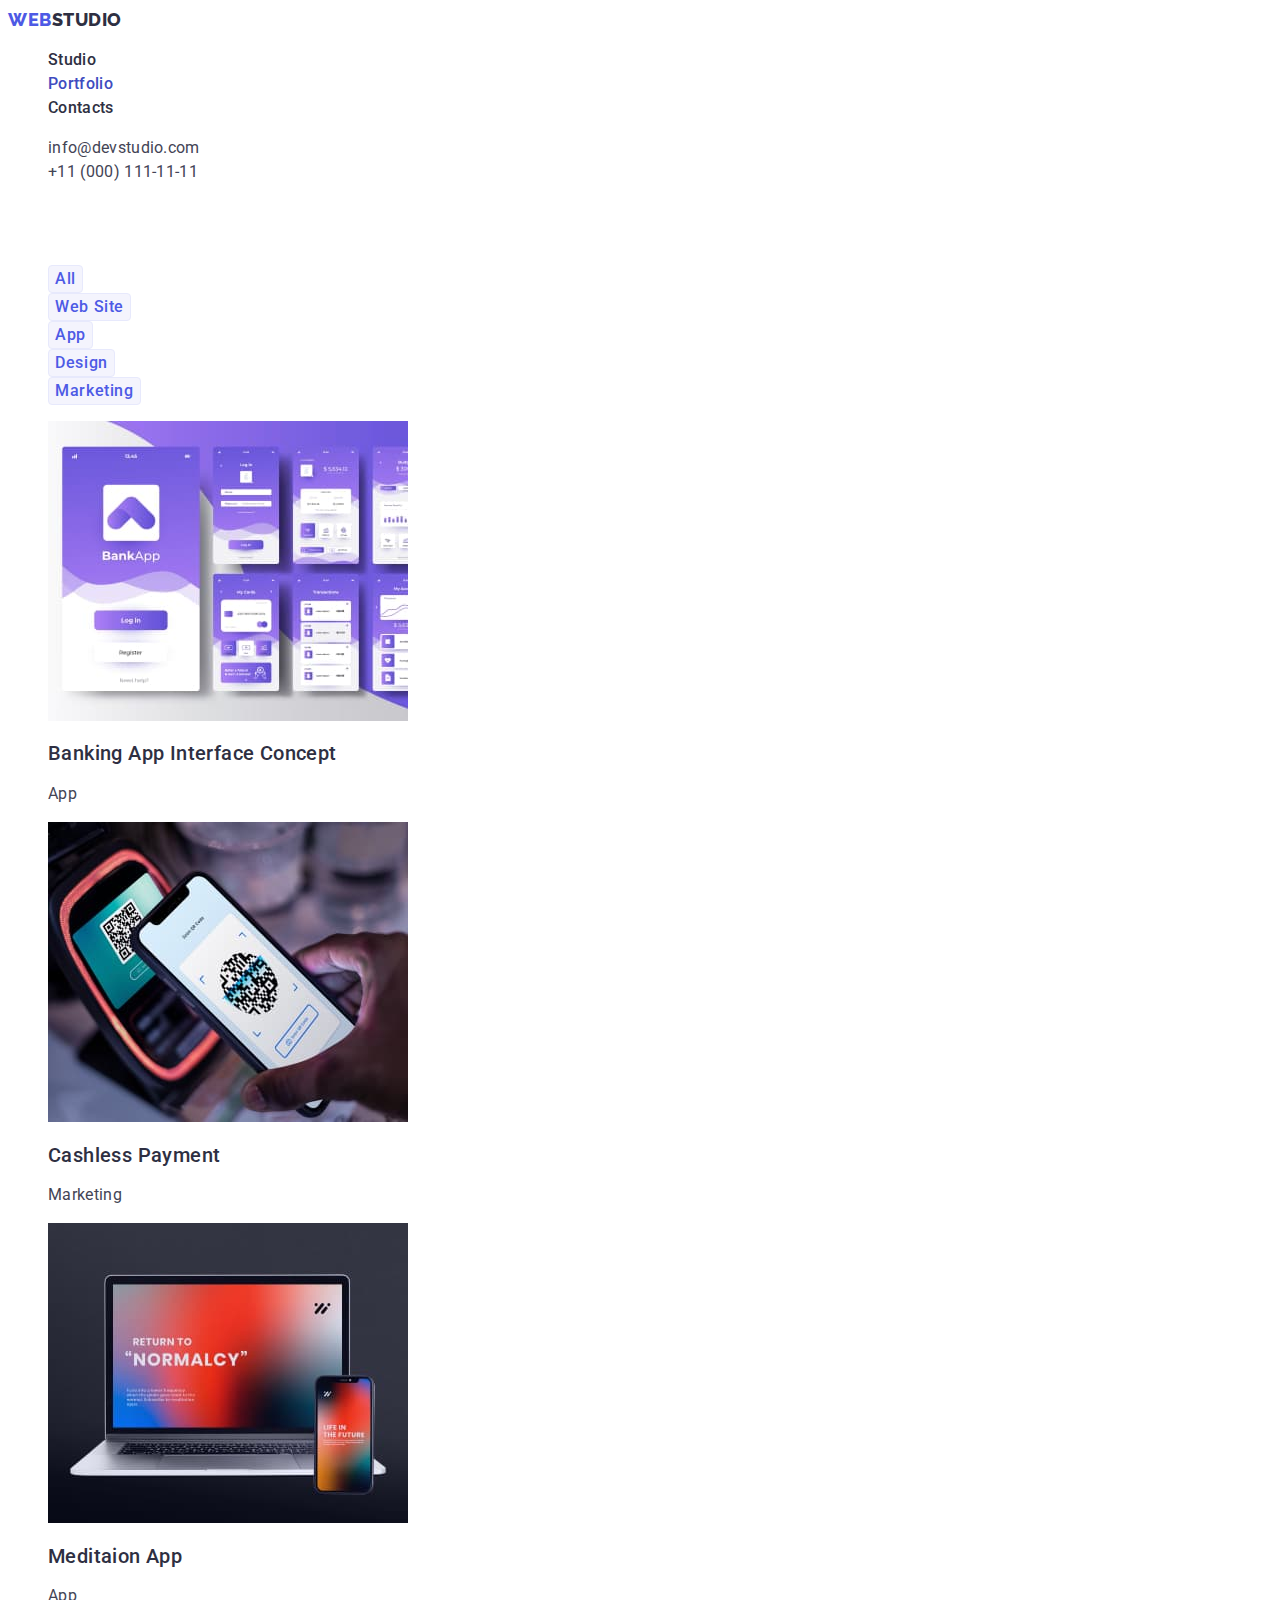
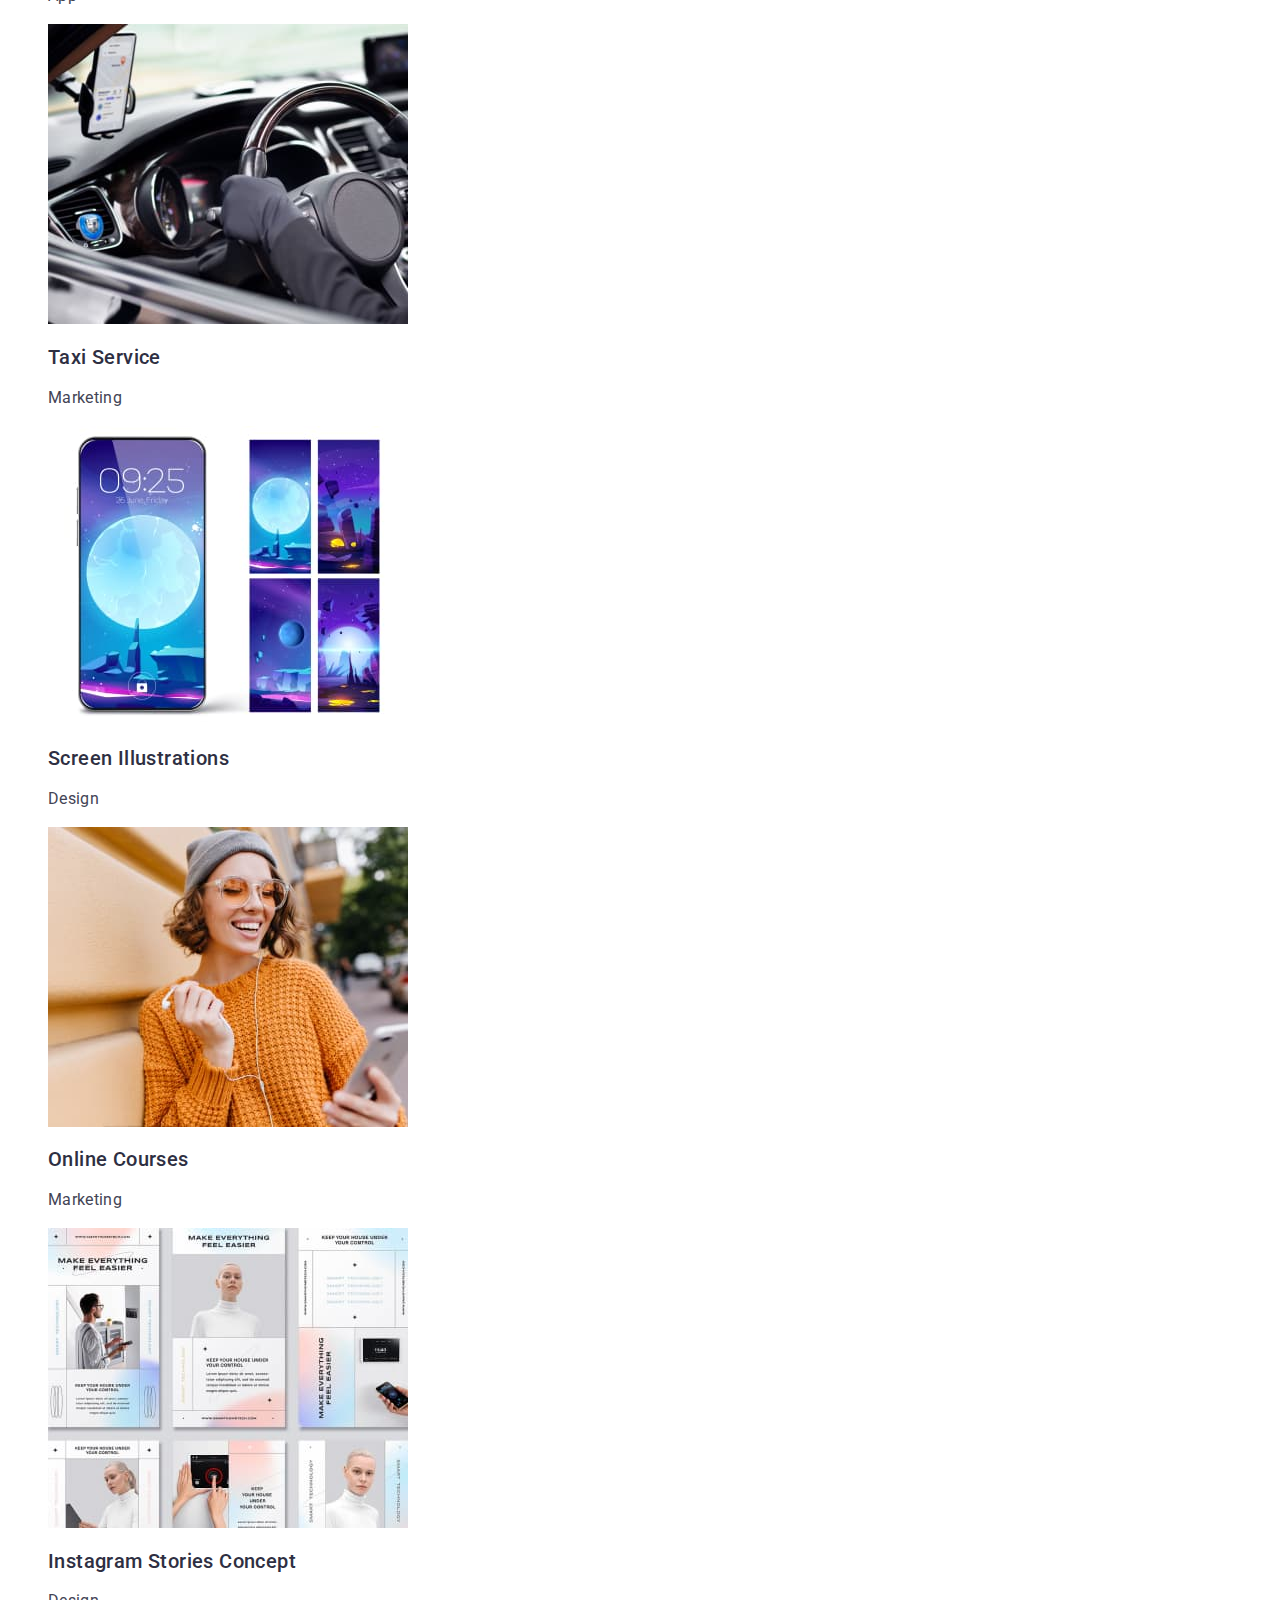
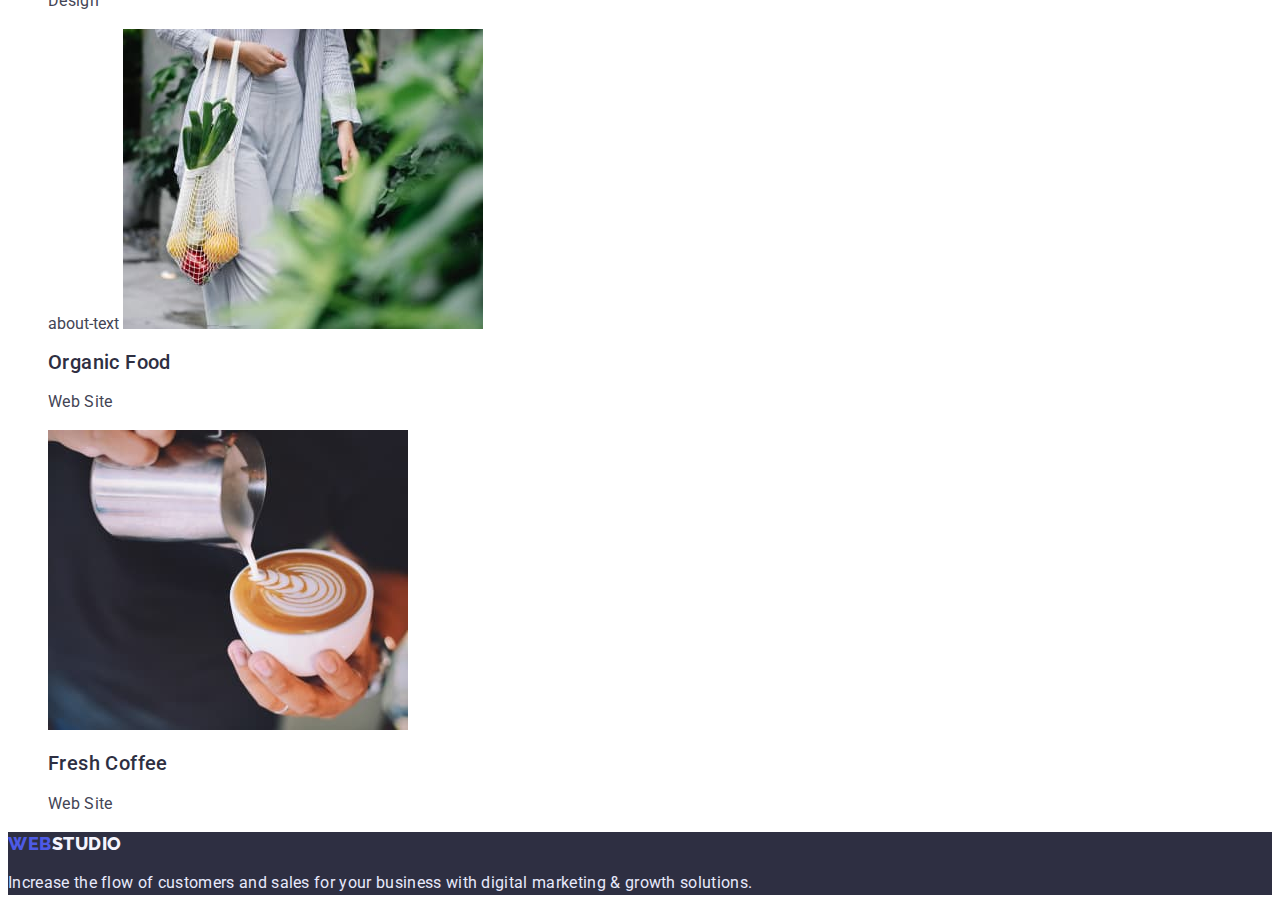
==== portfolio.html @ f3b8032d "Initial commit" ====
<!DOCTYPE html>
<html lang="en">

<head>
    <meta charset="UTF-8">
    <meta http-equiv="X-UA-Compatible" content="IE=edge">
    <meta name="viewport" content="width=device-width, initial-scale=1.0">
    <title>Document</title>
    <link rel="stylesheet" href="./css/styles.css">
    <link rel="preconnect" href="https://fonts.googleapis.com">
    <link rel="preconnect" href="https://fonts.gstatic.com" crossorigin>
    <link
        href="https://fonts.googleapis.com/css2?family=Raleway:wght@800&family=Roboto:wght@400;500;700;900&display=swap"
        rel="stylesheet">
</head>

<body>
    <header class="main-header">
        <nav class="site-nav">
            <a class="link logo-top" href="./index.html"><span style="color: #4D5AE5;">Web</span>studio</a>

            <ul class="list menu">
                <li class="menu-item"><a class="link menu-link" href="./index.html">Studio</a></li>
                <li class="menu-item"><a class="link menu-link current" href="./portfolio.html">Portfolio</a></li>
                <li class="menu-item"><a class="link menu-link" href="">Contacts</a></li>
            </ul>
        </nav>
        <address>
            <ul class="list">
                <li><a class="link contact" href="mailto:info@devstudio.com">info@devstudio.com</a></li>
                <li><a class="link contact" href="tel:+110001111111">+11 (000) 111-11-11</a></li>
            </ul>
        </address>
    </header>
    <main>
        <section class="filter">
            <h1 class="hidden-header">Hidden header</h1>
            <ul class="list">
                <li><button class="filter-btn" type="button">All</button></li>
                <li><button class="filter-btn" type="button">Web Site</button></li>
                <li><button class="filter-btn" type="button">App</button></li>
                <li><button class="filter-btn" type="button">Design</button></li>
                <li><button class="filter-btn" type="button">Marketing</button></li>
            </ul>


            <ul class="list">
                <li>
                    <a href="./index.html"><img src="./images/apps/banking-app.jpg" alt="banking app" width="360"
                            height="300"></a>
                    <h2 class="section-suptitle">Banking App Interface Concept</h2>
                    <p class="section-text">App</p>
                </li>
                <li>
                    <a href="./index.html"><img src="./images/apps/cashless-payment.jpg" alt="cashless payment"
                            width="360" height="300"></a>
                    <h2 class="section-suptitle">Cashless Payment</h2>
                    <p class="section-text">Marketing</p>
                </li>
                <li>
                    <a href="./index.html"><img src="./images/apps/meditation-app.jpg" alt="meditaion app" width="360"
                            height="300"></a>
                    <h2 class="section-suptitle">Meditaion App</h2>
                    <p class="section-text">App</p>
                </li>
                <li>
                    <a href="./index.html"><img src="./images/apps/taxi-service.jpg" alt="taxi service" width="360"
                            height="300"></a>
                    <h2 class="section-suptitle">Taxi Service</h2>
                    <p class="section-text">Marketing</p>
                </li>
                <li>
                    <a href="./index.html"><img src="./images/apps/screen-illustration.jpg" alt="screen illustration"
                            width="360" height="300"></a>
                    <h2 class="section-suptitle">Screen Illustrations</h2>
                    <p class="section-text">Design</p>
                </li>
                <li>
                    <a href="./index.html"><img src="./images/apps/online-courses.jpg" alt="woman" width="360"
                            height="300"></a>
                    <h2 class="section-suptitle">Online Courses</h2>
                    <p class="section-text">Marketing</p>
                </li>
                <li>
                    <a href="./index.html"><img src="./images/apps/instagram-stories.jpg" alt="app pages" width="360"
                            height="300"></a>
                    <h2 class="section-suptitle">Instagram Stories Concept</h2>
                    <p class="section-text">Design</p>
                </li>
                <li>
                    about-text <a href="./index.html"><img src="./images/apps/organic-food.jpg" alt="vegetable in bag"
                            width="360" height="300"></a>
                    <h2 class="section-suptitle">Organic Food</h2>
                    <p class="section-text">Web Site</p>
                </li>
                <li>
                    <a href="./index.html"><img src="./images/apps/fresh-coffee.jpg" alt="a cup of coffee"></a>
                    <h2 class="section-suptitle">Fresh Coffee</h2>
                    <p class="section-text">Web Site</p>
                </li>
            </ul>
        </section>

    </main>
    <footer class="footer">
        <a class="link logo-bottom" href="./index.html"><span style="color: #4D5AE5;">Web</span>studio</a>

        <p class="footer-about">
            Increase the flow of customers and sales for your business with digital
            marketing & growth solutions.
        </p>
    </footer>
</body>

</html>
---- css/styles.css ----
:root {
  --iris-color: #4d5ae5;
  --ocean-color: #404bbf;
  --navy-blue-color: #2e2f42;
  --slate-color: #434455;
  --light-slate-color: #8e8f99;
  --cornflower-color: #e7e9fc;
  --cloud-color: #f4f4fd;
  --green-color: #31d0aa;
  --white-color: #ffffff;
  --primary-font: "Roboto", sans-serif;
  --secondary-font: "Raleway", sans-serif;
}

body {
  font-family: var(--primary-font);
  color: var(--slate-color);
  background-color: var(--white-color);
  font-size: 16px;
}

.list {
  list-style: none;
}

.link {
  text-decoration: none;
}
/* =================!NAVIGATION!====================== */
.logo-top {
  font-family: var(--secondary-font);
  font-style: normal;
  font-weight: 800;
  font-size: 18px;
  line-height: 1.33;
  letter-spacing: 0.03em;
  text-transform: uppercase;
  color: var(--navy-blue-color);
}

.menu-link {
  font-weight: 500;

  line-height: 1.5;
  letter-spacing: 0.02em;
  color: var(--navy-blue-color);
}

.menu-link:hover,
.menu-link:focus {
  color: var(--ocean-color);
}

.menu-link.current {
  color: var(--ocean-color);
}
.contact {
  line-height: 1.5;
  letter-spacing: 0.02em;
  font-style: normal;
  color: var(--slate-color);
}

.contact:hover,
.contact:focus {
  color: var(--ocean-color);
}
/* =================/!NAVIGATION!====================== */

/* =================HERO================ */
.hero {
  background: var(--navy-blue-color);
}
.order-btn {
  font-weight: 500;
  font-size: 16px;
  line-height: 1.5;
  letter-spacing: 0.04em;
  background-color: var(--iris-color);
  color: var(--white-color);
  box-shadow: 0px 4px 4px rgba(0, 0, 0, 0.15);
  border-radius: 4px;
  cursor: pointer;
}

.order-btn:hover,
.order-btn:focus {
  background-color: var(--ocean-color);
  color: var(--white-color);
  box-shadow: 0px 4px 4px rgba(0, 0, 0, 0.15);
  border-radius: 4px;
}

.main-title {
  font-size: 56px;
  line-height: 1.07;
  text-align: center;
  letter-spacing: 0.02em;
  color: var(--white-color);
} /* =================/HERO================ */

/* =================ABOUT================ */
.hidden-header {
  visibility: hidden;
}
.section-title {
  font-size: 36px;
  line-height: 1.11;
  text-align: center;
  letter-spacing: 0.02em;
  text-transform: capitalize;
  color: var(--navy-blue-color);
}

.section-suptitle {
  font-weight: 500;
  font-size: 20px;
  line-height: 1.2;
  letter-spacing: 0.02em;
  color: var(--navy-blue-color);
}

.section-text {
  line-height: 1.5;
  letter-spacing: 0.02em;
}

/* =================/ABOUT================ */

/* =================TEAM================ */
.team-name {
  font-weight: 500;
  font-size: 20px;
  line-height: 1.2;
  text-align: center;
  letter-spacing: 0.02em;
  color: var(--navy-blue-color);
}

.team-position {
  line-height: 1.5;
  text-align: center;
  letter-spacing: 0.02em;
}
/* =================/TEAM================ */

/* =================FILTER================ */
.filter-btn {
  font-family: var(--primary-font);
  font-weight: 500;
  font-size: 16px;
  line-height: 1.5;
  display: flex;
  align-items: center;
  text-align: center;
  letter-spacing: 0.04em;
  color: var(--iris-color);
  cursor: pointer;
  background-color: var(--cloud-color);
  border: 1px solid var(--cornflower-color);
  border-radius: 4px;
}
.filter-btn:hover,
.filter-btn:focus {
  background-color: var(--ocean-color);
  color: var(--white-color);
  box-shadow: 0px 3px 1px rgba(0, 0, 0, 0.1), 0px 2px 1px rgba(0, 0, 0, 0.08),
    0px 2px 2px rgba(0, 0, 0, 0.12);
  border-radius: 4px;
}
/* =================/FILTER================ */

/* =================FOOTER================ */
.footer {
  background: var(--navy-blue-color);
}

.footer-about {
  line-height: 1.5;
  letter-spacing: 0.02em;
  color: var(--cornflower-color);
}

.logo-bottom {
  font-family: var(--secondary-font);
  font-weight: 800;
  font-size: 18px;
  line-height: 1.33;
  letter-spacing: 0.03em;
  text-transform: uppercase;
  color: var(--cloud-color);
} /* =================/FOOTER================ */
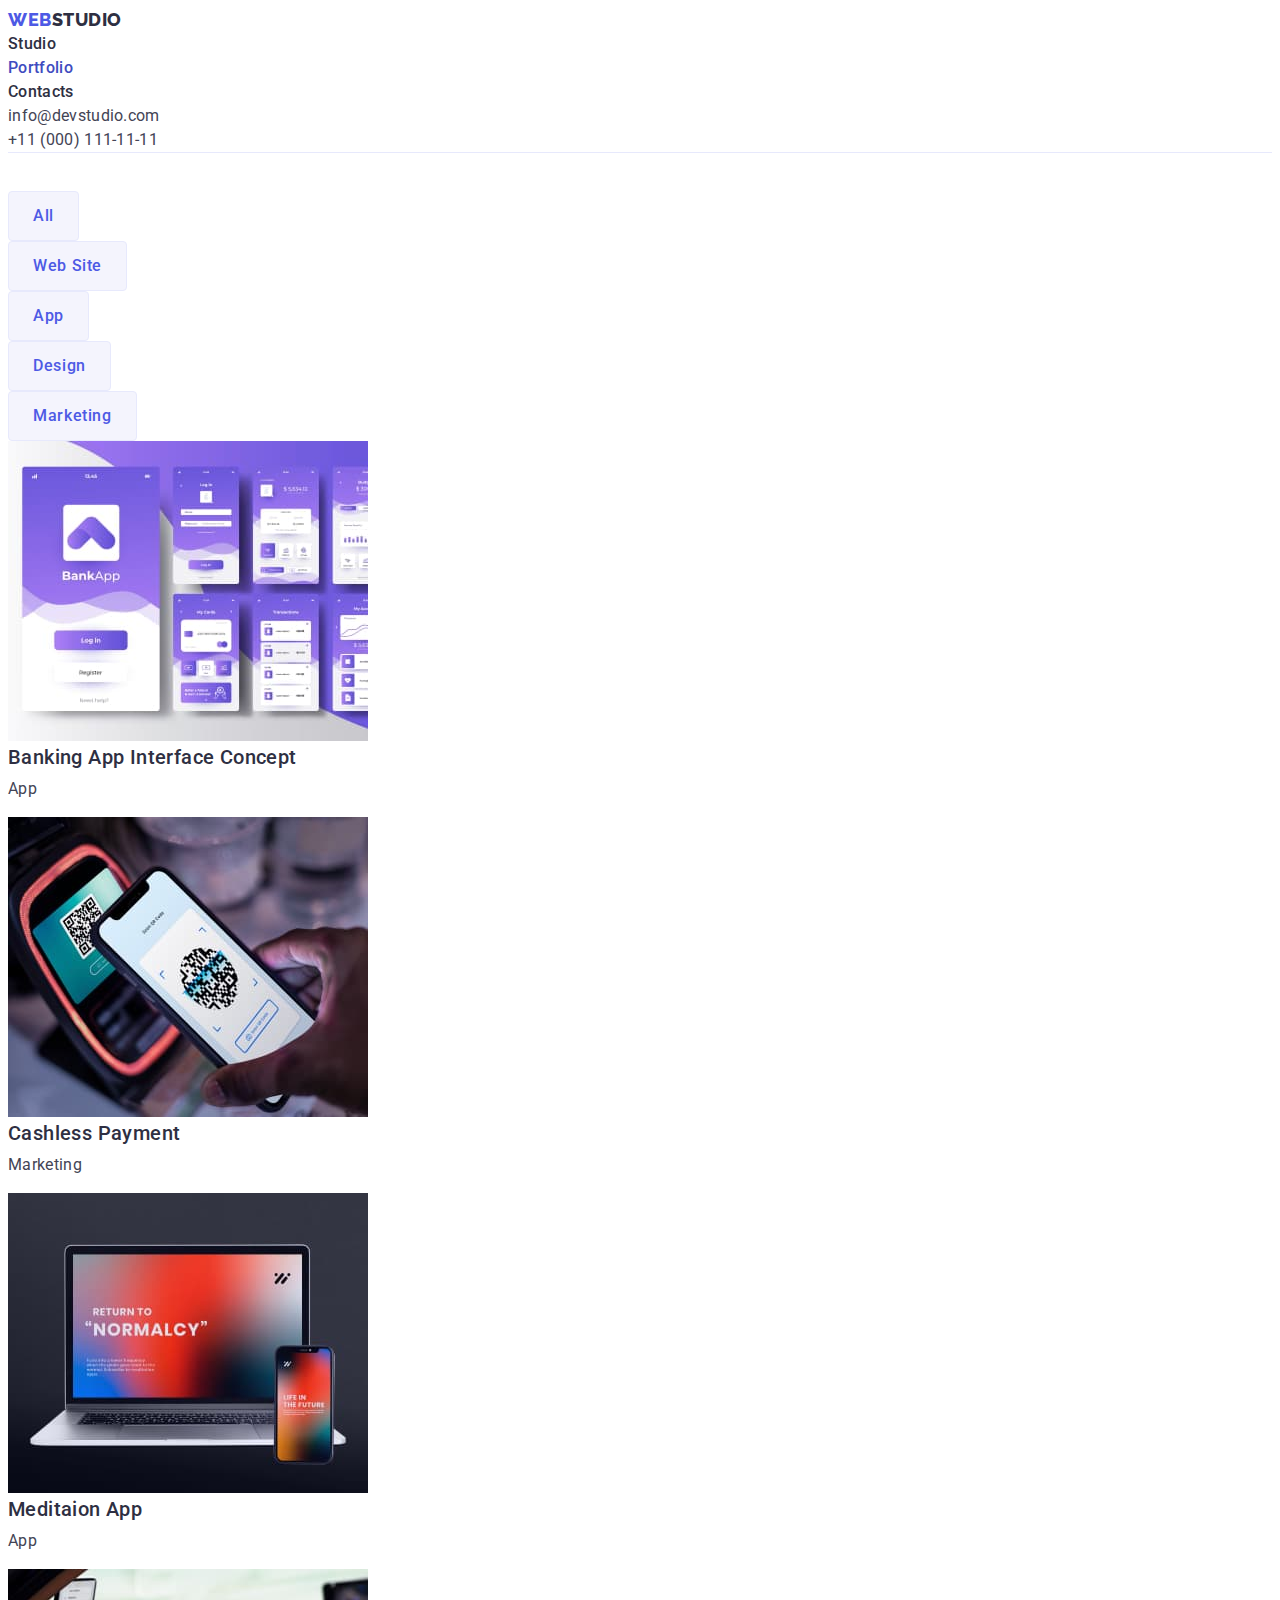
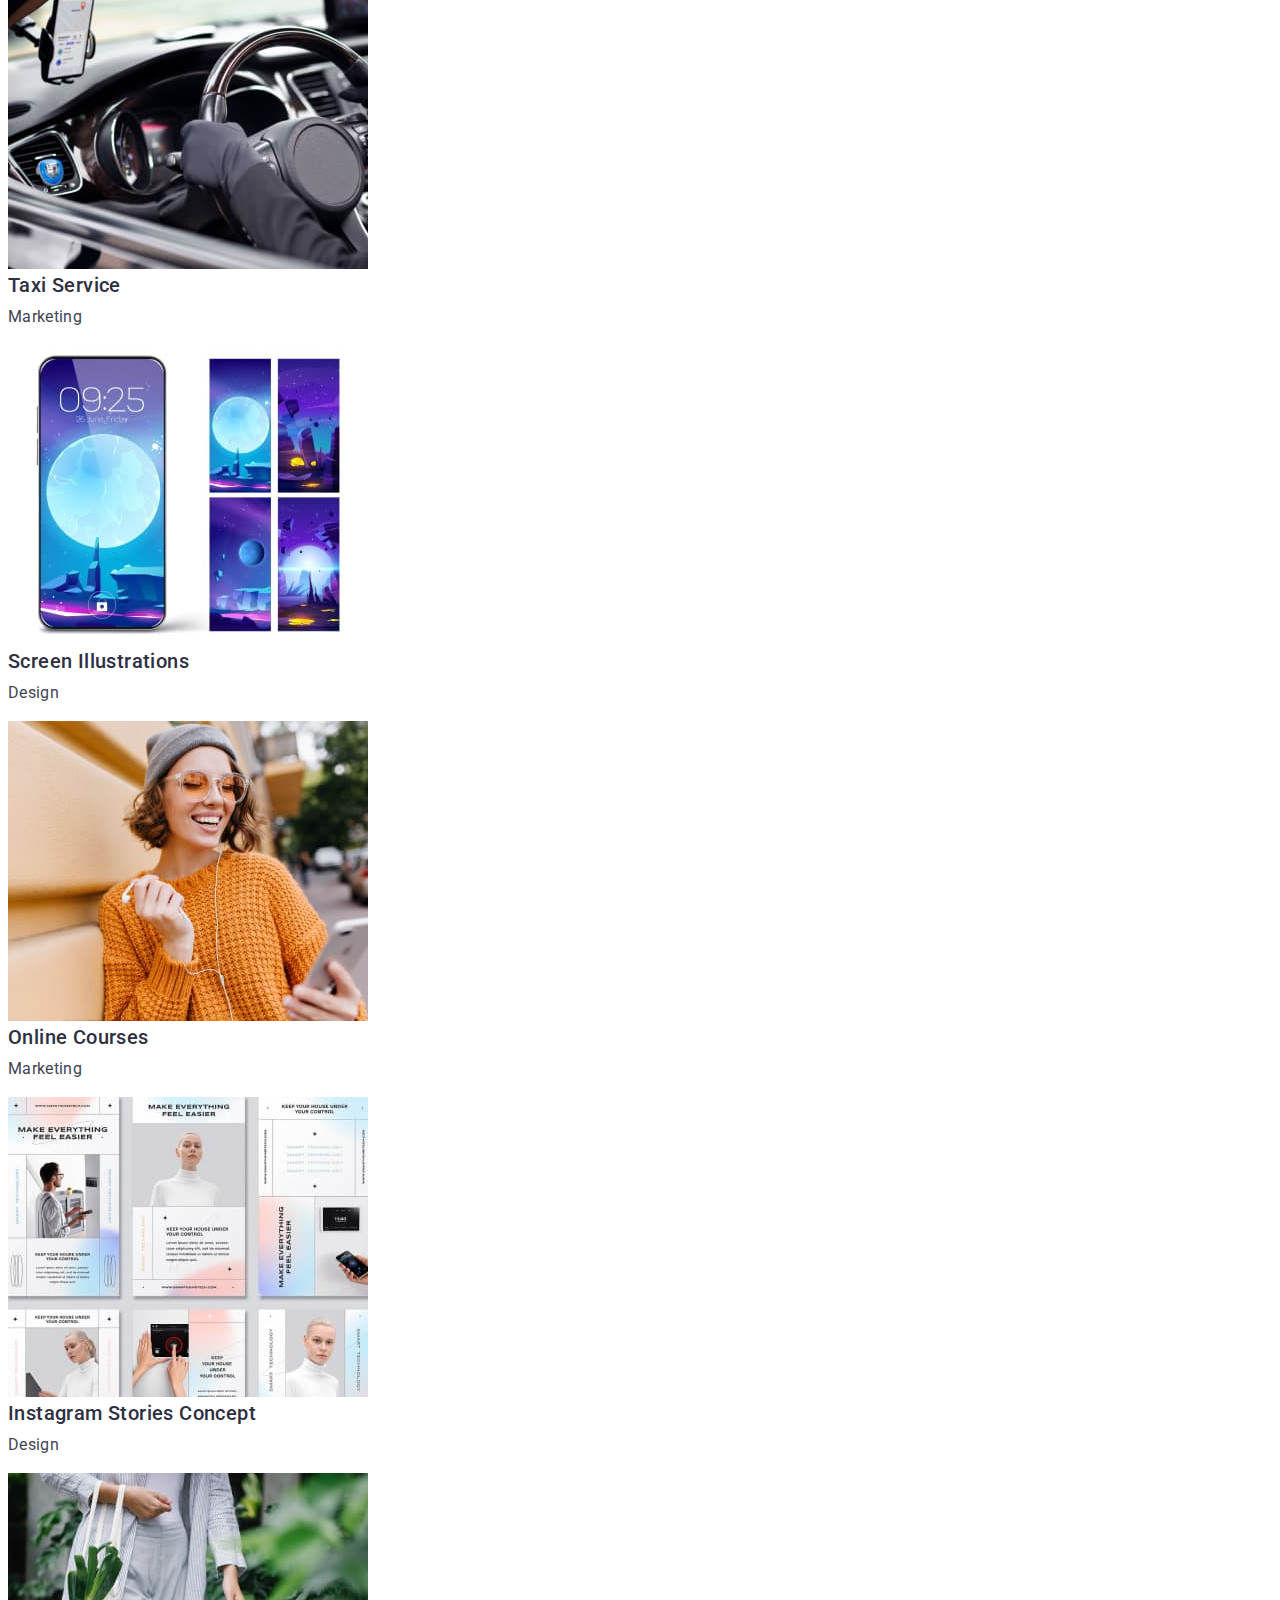
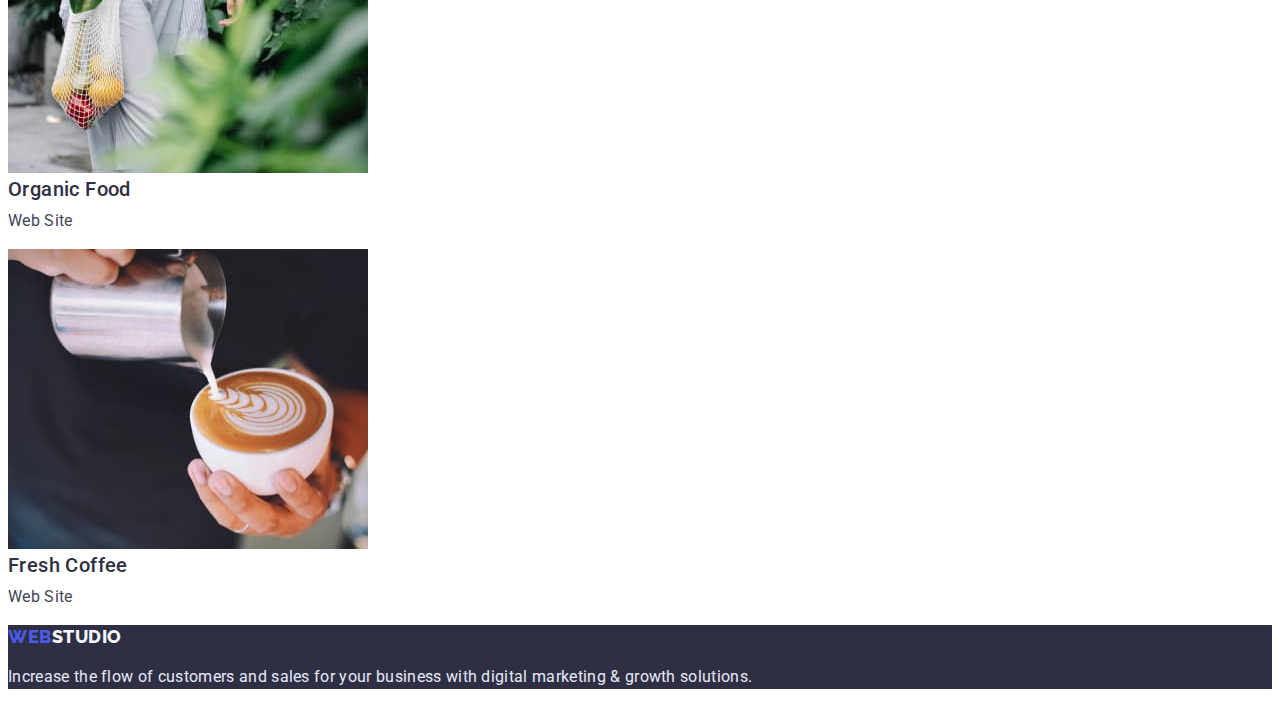
==== commit 1478a149: "made container R3.5" ====
--- a/portfolio.html
+++ b/portfolio.html
@@ -6,19 +6,22 @@
     <meta http-equiv="X-UA-Compatible" content="IE=edge">
     <meta name="viewport" content="width=device-width, initial-scale=1.0">
     <title>Document</title>
-    <link rel="stylesheet" href="./css/styles.css">
+
     <link rel="preconnect" href="https://fonts.googleapis.com">
     <link rel="preconnect" href="https://fonts.gstatic.com" crossorigin>
     <link
         href="https://fonts.googleapis.com/css2?family=Raleway:wght@800&family=Roboto:wght@400;500;700;900&display=swap"
         rel="stylesheet">
+    <link rel="stylesheet" href="https://cdnjs.cloudflare.com/ajax/libs/modern-normalize/1.1.0/modern-normalize.min.css"
+        integrity="sha512-wpPYUAdjBVSE4KJnH1VR1HeZfpl1ub8YT/NKx4PuQ5NmX2tKuGu6U/JRp5y+Y8XG2tV+wKQpNHVUX03MfMFn9Q=="
+        crossorigin="anonymous" referrerpolicy="no-referrer" />
+    <link rel="stylesheet" href="./css/styles.css">
 </head>
 
 <body>
     <header class="main-header">
         <nav class="site-nav">
             <a class="link logo-top" href="./index.html"><span style="color: #4D5AE5;">Web</span>studio</a>
-
             <ul class="list menu">
                 <li class="menu-item"><a class="link menu-link" href="./index.html">Studio</a></li>
                 <li class="menu-item"><a class="link menu-link current" href="./portfolio.html">Portfolio</a></li>
@@ -34,71 +37,71 @@
     </header>
     <main>
         <section class="filter">
-            <h1 class="hidden-header">Hidden header</h1>
-            <ul class="list">
-                <li><button class="filter-btn" type="button">All</button></li>
-                <li><button class="filter-btn" type="button">Web Site</button></li>
-                <li><button class="filter-btn" type="button">App</button></li>
-                <li><button class="filter-btn" type="button">Design</button></li>
-                <li><button class="filter-btn" type="button">Marketing</button></li>
-            </ul>
-
-
-            <ul class="list">
-                <li>
-                    <a href="./index.html"><img src="./images/apps/banking-app.jpg" alt="banking app" width="360"
-                            height="300"></a>
-                    <h2 class="section-suptitle">Banking App Interface Concept</h2>
-                    <p class="section-text">App</p>
-                </li>
-                <li>
-                    <a href="./index.html"><img src="./images/apps/cashless-payment.jpg" alt="cashless payment"
-                            width="360" height="300"></a>
-                    <h2 class="section-suptitle">Cashless Payment</h2>
-                    <p class="section-text">Marketing</p>
-                </li>
-                <li>
-                    <a href="./index.html"><img src="./images/apps/meditation-app.jpg" alt="meditaion app" width="360"
-                            height="300"></a>
-                    <h2 class="section-suptitle">Meditaion App</h2>
-                    <p class="section-text">App</p>
-                </li>
-                <li>
-                    <a href="./index.html"><img src="./images/apps/taxi-service.jpg" alt="taxi service" width="360"
-                            height="300"></a>
-                    <h2 class="section-suptitle">Taxi Service</h2>
-                    <p class="section-text">Marketing</p>
-                </li>
-                <li>
-                    <a href="./index.html"><img src="./images/apps/screen-illustration.jpg" alt="screen illustration"
-                            width="360" height="300"></a>
-                    <h2 class="section-suptitle">Screen Illustrations</h2>
-                    <p class="section-text">Design</p>
-                </li>
-                <li>
-                    <a href="./index.html"><img src="./images/apps/online-courses.jpg" alt="woman" width="360"
-                            height="300"></a>
-                    <h2 class="section-suptitle">Online Courses</h2>
-                    <p class="section-text">Marketing</p>
-                </li>
-                <li>
-                    <a href="./index.html"><img src="./images/apps/instagram-stories.jpg" alt="app pages" width="360"
-                            height="300"></a>
-                    <h2 class="section-suptitle">Instagram Stories Concept</h2>
-                    <p class="section-text">Design</p>
-                </li>
-                <li>
-                    about-text <a href="./index.html"><img src="./images/apps/organic-food.jpg" alt="vegetable in bag"
-                            width="360" height="300"></a>
-                    <h2 class="section-suptitle">Organic Food</h2>
-                    <p class="section-text">Web Site</p>
-                </li>
-                <li>
-                    <a href="./index.html"><img src="./images/apps/fresh-coffee.jpg" alt="a cup of coffee"></a>
-                    <h2 class="section-suptitle">Fresh Coffee</h2>
-                    <p class="section-text">Web Site</p>
-                </li>
-            </ul>
+            <div class="container">
+                <h1 class="hidden-header">Hidden header</h1>
+                <ul class="list">
+                    <li><button class="filter-btn" type="button">All</button></li>
+                    <li><button class="filter-btn" type="button">Web Site</button></li>
+                    <li><button class="filter-btn" type="button">App</button></li>
+                    <li><button class="filter-btn" type="button">Design</button></li>
+                    <li><button class="filter-btn" type="button">Marketing</button></li>
+                </ul>
+                <ul class="list">
+                    <li>
+                        <a href="./index.html"><img src="./images/apps/banking-app.jpg" alt="banking app" width="360"
+                                height="300"></a>
+                        <h2 class="section-suptitle">Banking App Interface Concept</h2>
+                        <p class="section-text">App</p>
+                    </li>
+                    <li>
+                        <a href="./index.html"><img src="./images/apps/cashless-payment.jpg" alt="cashless payment"
+                                width="360" height="300"></a>
+                        <h2 class="section-suptitle">Cashless Payment</h2>
+                        <p class="section-text">Marketing</p>
+                    </li>
+                    <li>
+                        <a href="./index.html"><img src="./images/apps/meditation-app.jpg" alt="meditaion app"
+                                width="360" height="300"></a>
+                        <h2 class="section-suptitle">Meditaion App</h2>
+                        <p class="section-text">App</p>
+                    </li>
+                    <li>
+                        <a href="./index.html"><img src="./images/apps/taxi-service.jpg" alt="taxi service" width="360"
+                                height="300"></a>
+                        <h2 class="section-suptitle">Taxi Service</h2>
+                        <p class="section-text">Marketing</p>
+                    </li>
+                    <li>
+                        <a href="./index.html"><img src="./images/apps/screen-illustration.jpg"
+                                alt="screen illustration" width="360" height="300"></a>
+                        <h2 class="section-suptitle">Screen Illustrations</h2>
+                        <p class="section-text">Design</p>
+                    </li>
+                    <li>
+                        <a href="./index.html"><img src="./images/apps/online-courses.jpg" alt="woman" width="360"
+                                height="300"></a>
+                        <h2 class="section-suptitle">Online Courses</h2>
+                        <p class="section-text">Marketing</p>
+                    </li>
+                    <li>
+                        <a href="./index.html"><img src="./images/apps/instagram-stories.jpg" alt="app pages"
+                                width="360" height="300"></a>
+                        <h2 class="section-suptitle">Instagram Stories Concept</h2>
+                        <p class="section-text">Design</p>
+                    </li>
+                    <li>
+                        <a href="./index.html"><img src="./images/apps/organic-food.jpg" alt="vegetable in bag"
+                                width="360" height="300"></a>
+                        <h2 class="section-suptitle">Organic Food</h2>
+                        <p class="section-text">Web Site</p>
+                    </li>
+                    <li>
+                        <a href="./index.html"><img src="./images/apps/fresh-coffee.jpg" alt="a cup of coffee"></a>
+                        <h2 class="section-suptitle">Fresh Coffee</h2>
+                        <p class="section-text">Web Site</p>
+                    </li>
+                </ul>
+            </div>
         </section>
 
     </main>
--- a/css/styles.css
+++ b/css/styles.css
@@ -26,7 +26,14 @@
 .link {
   text-decoration: none;
 }
+/* ==================HEADER================= */
+.main-header {
+  background-color: var(--white-color);
+  border-bottom: 1px solid var(--cornflower-color);
+}
+
 /* =================!NAVIGATION!====================== */
+
 .logo-top {
   font-family: var(--secondary-font);
   font-style: normal;
@@ -46,6 +53,11 @@
   color: var(--navy-blue-color);
 }
 
+.list {
+  padding: 0;
+  margin: 0;
+}
+
 .menu-link:hover,
 .menu-link:focus {
   color: var(--ocean-color);
@@ -70,6 +82,20 @@
 /* =================HERO================ */
 .hero {
   background: var(--navy-blue-color);
+  text-align: center;
+  width: 1440px;
+  height: 600px;
+  margin-bottom: 120px;
+}
+
+.hero-title {
+  margin-top: 0;
+  margin-bottom: 48px;
+  font-size: 56px;
+  line-height: 1.07;
+  text-align: center;
+  letter-spacing: 0.02em;
+  color: var(--white-color);
 }
 .order-btn {
   font-weight: 500;
@@ -81,6 +107,7 @@
   box-shadow: 0px 4px 4px rgba(0, 0, 0, 0.15);
   border-radius: 4px;
   cursor: pointer;
+  padding: 16px 32px;
 }
 
 .order-btn:hover,
@@ -91,19 +118,19 @@
   border-radius: 4px;
 }
 
-.main-title {
-  font-size: 56px;
-  line-height: 1.07;
-  text-align: center;
-  letter-spacing: 0.02em;
-  color: var(--white-color);
-} /* =================/HERO================ */
+/* =================/HERO================ */
 
 /* =================ABOUT================ */
+.about-list {
+}
 .hidden-header {
   visibility: hidden;
+  margin: 0;
+  padding: 0;
 }
 .section-title {
+  margin-top: 0;
+  margin-bottom: 72px;
   font-size: 36px;
   line-height: 1.11;
   text-align: center;
@@ -113,6 +140,8 @@
 }
 
 .section-suptitle {
+  margin-top: 0;
+  margin-bottom: 8px;
   font-weight: 500;
   font-size: 20px;
   line-height: 1.2;
@@ -121,6 +150,7 @@
 }
 
 .section-text {
+  margin-top: 0;
   line-height: 1.5;
   letter-spacing: 0.02em;
 }
@@ -159,6 +189,7 @@
   background-color: var(--cloud-color);
   border: 1px solid var(--cornflower-color);
   border-radius: 4px;
+  padding: 12px 24px;
 }
 .filter-btn:hover,
 .filter-btn:focus {
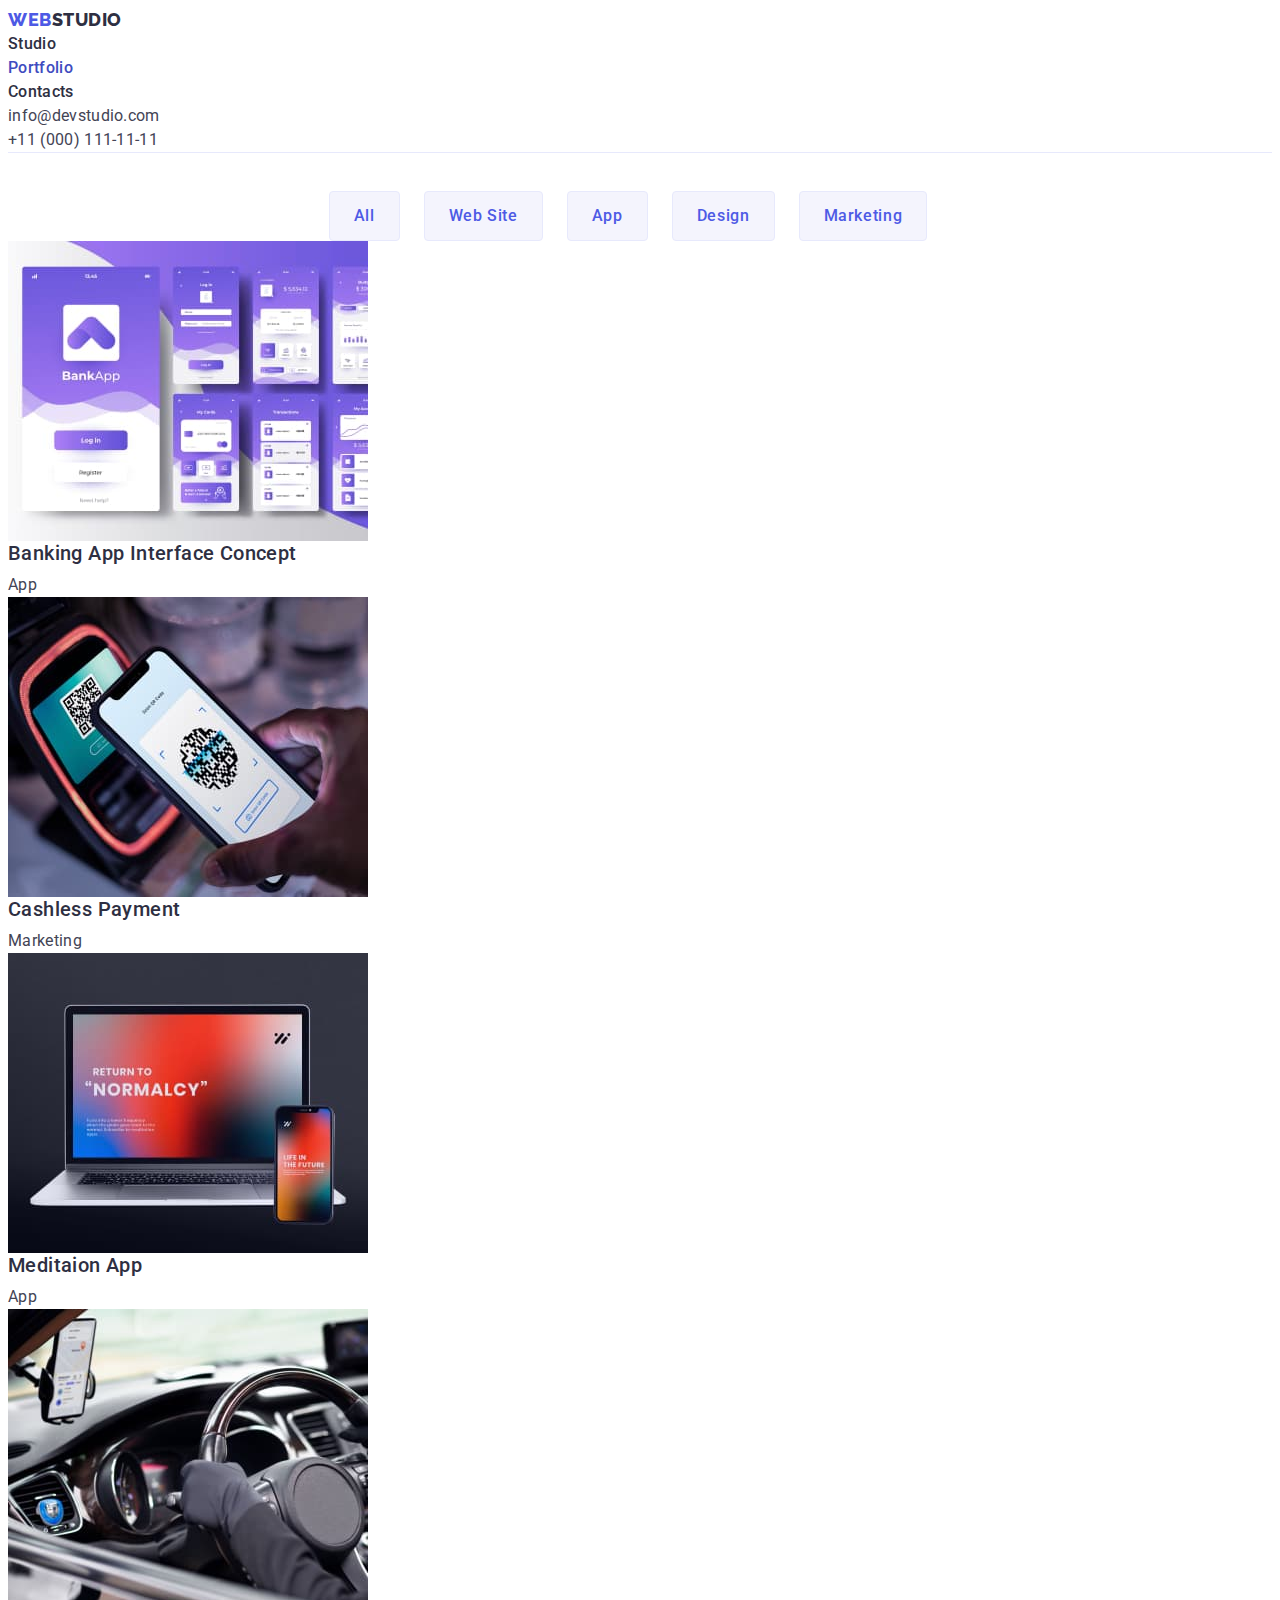
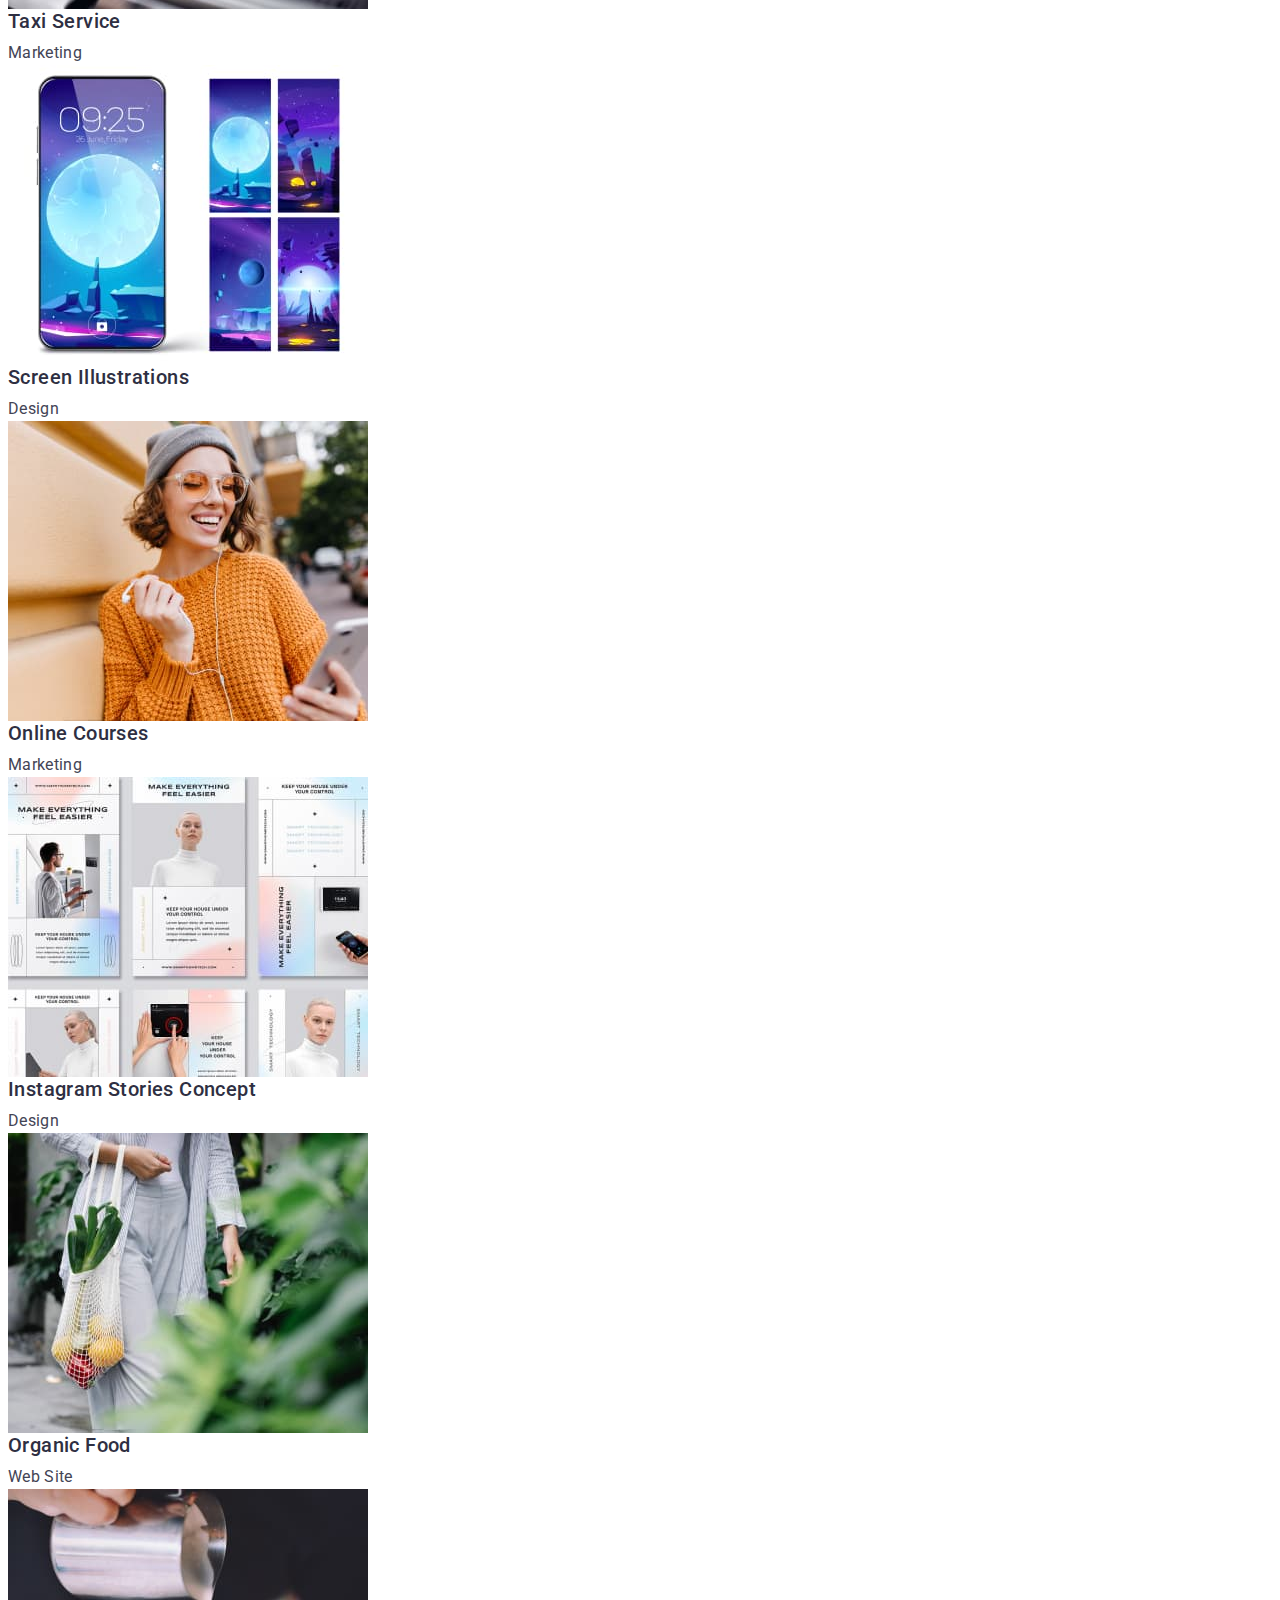
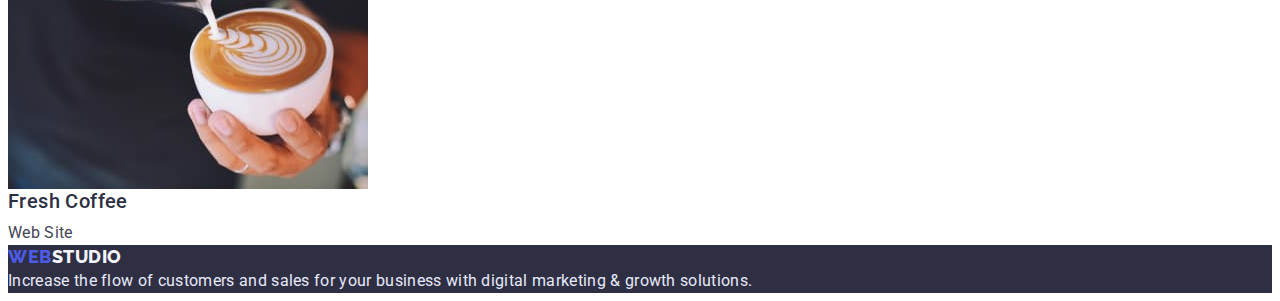
==== commit f9e79bef: "add flexs T3.1" ====
--- a/portfolio.html
+++ b/portfolio.html
@@ -39,7 +39,7 @@
         <section class="filter">
             <div class="container">
                 <h1 class="hidden-header">Hidden header</h1>
-                <ul class="list">
+                <ul class="list list-display">
                     <li><button class="filter-btn" type="button">All</button></li>
                     <li><button class="filter-btn" type="button">Web Site</button></li>
                     <li><button class="filter-btn" type="button">App</button></li>
--- a/css/styles.css
+++ b/css/styles.css
@@ -26,6 +26,23 @@
 .link {
   text-decoration: none;
 }
+img {
+  display: block;
+}
+
+h1,
+h2,
+h3,
+p {
+  margin-top: 0;
+  margin-bottom: 0;
+}
+
+ul {
+  margin-top: 0;
+  margin-bottom: 0;
+  padding-left: 0;
+}
 /* ==================HEADER================= */
 .main-header {
   background-color: var(--white-color);
@@ -121,8 +138,7 @@
 /* =================/HERO================ */
 
 /* =================ABOUT================ */
-.about-list {
-}
+
 .hidden-header {
   visibility: hidden;
   margin: 0;
@@ -155,6 +171,19 @@
   letter-spacing: 0.02em;
 }
 
+.list-display {
+  display: flex;
+  flex-direction: row;
+  justify-content: center;
+}
+
+.list-display > li {
+  margin-right: 24px;
+}
+
+.section-text {
+  width: 264px;
+}
 /* =================/ABOUT================ */
 
 /* =================TEAM================ */
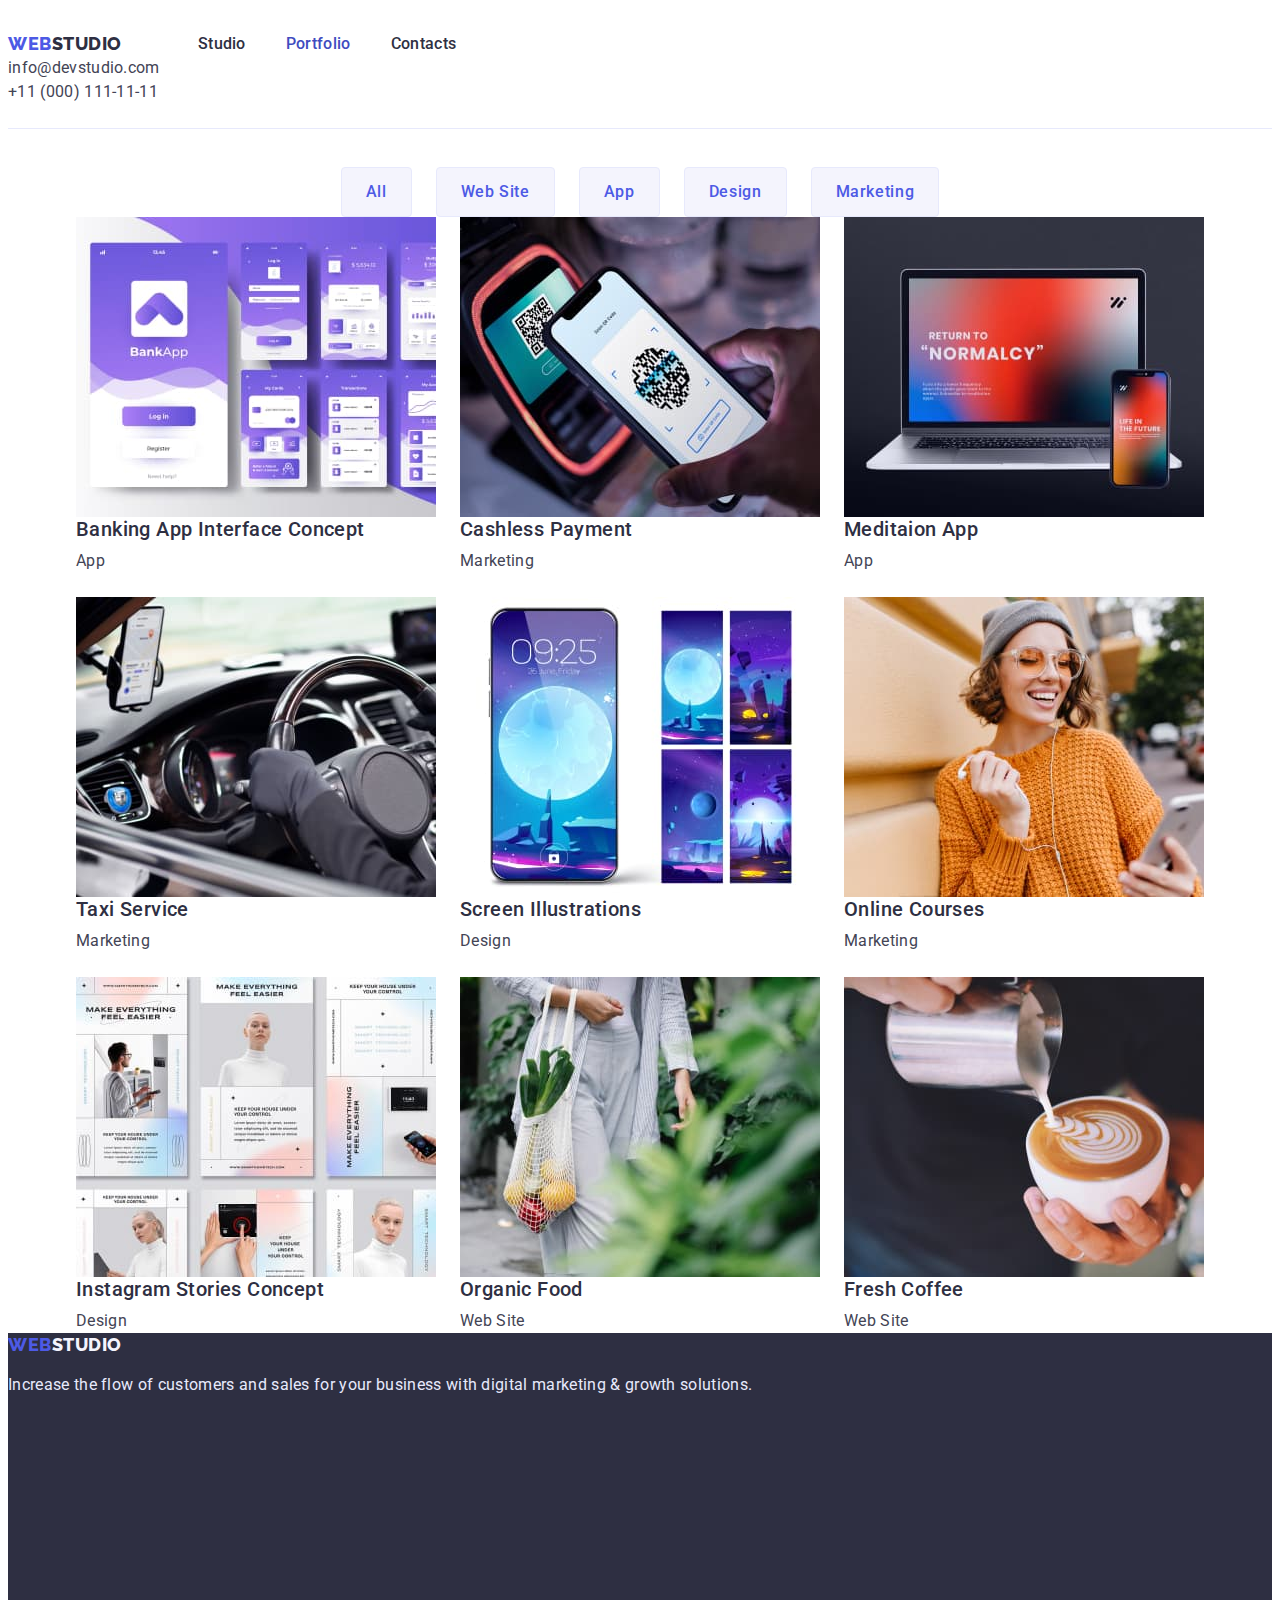
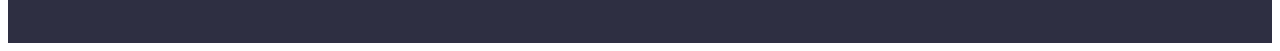
==== commit 5a846af2: "flex in portfolio" ====
--- a/portfolio.html
+++ b/portfolio.html
@@ -46,7 +46,7 @@
                     <li><button class="filter-btn" type="button">Design</button></li>
                     <li><button class="filter-btn" type="button">Marketing</button></li>
                 </ul>
-                <ul class="list">
+                <ul class="list container filtered-apps">
                     <li>
                         <a href="./index.html"><img src="./images/apps/banking-app.jpg" alt="banking app" width="360"
                                 height="300"></a>
--- a/css/styles.css
+++ b/css/styles.css
@@ -21,6 +21,8 @@
 
 .list {
   list-style: none;
+  padding: 0;
+  margin: 0;
 }
 
 .link {
@@ -33,25 +35,72 @@
 h1,
 h2,
 h3,
+h4,
 p {
   margin-top: 0;
   margin-bottom: 0;
 }
 
-ul {
+ul,
+ol {
   margin-top: 0;
   margin-bottom: 0;
   padding-left: 0;
 }
+
+button {
+  cursor: pointer;
+}
+
+.container {
+  width: 1158px;
+  margin-left: auto;
+  margin-right: auto;
+  padding-left: 15px;
+  padding-right: 15px;
+}
+.section {
+  padding-top: 120px;
+  padding-bottom: 120px;
+}
 /* ==================HEADER================= */
+.page-header-container {
+  display: flex;
+  justify-content: space-between;
+}
+
+.site-nav {
+  display: flex;
+}
+
+.menu {
+  display: flex;
+}
+.menu-item:not(:last-child) {
+  margin-right: 40px;
+}
+
+.contact-list {
+  display: flex;
+}
+
 .main-header {
+  padding-top: 24px;
+  padding-bottom: 24px;
+
   background-color: var(--white-color);
   border-bottom: 1px solid var(--cornflower-color);
 }
 
+.contact-list .contact-item + .contact-item {
+  margin-left: 40px;
+}
+
 /* =================!NAVIGATION!====================== */
 
 .logo-top {
+  margin-right: 76px;
+
   font-family: var(--secondary-font);
   font-style: normal;
   font-weight: 800;
@@ -64,15 +113,9 @@
 
 .menu-link {
   font-weight: 500;
-
-  line-height: 1.5;
-  letter-spacing: 0.02em;
-  color: var(--navy-blue-color);
-}
-
-.list {
-  padding: 0;
-  margin: 0;
+  line-height: 1.5;
+  letter-spacing: 0.02em;
+  color: var(--navy-blue-color);
 }
 
 .menu-link:hover,
@@ -83,6 +126,8 @@
 .menu-link.current {
   color: var(--ocean-color);
 }
+
+/* =================CONTACTS=============== */
 .contact {
   line-height: 1.5;
   letter-spacing: 0.02em;
@@ -94,20 +139,28 @@
 .contact:focus {
   color: var(--ocean-color);
 }
+/* .contact-list {
+  display: flex;
+} */
+/* .contact-list .contact-item + .contact-item {
+  margin-left: 40px;
+} */
+
 /* =================/!NAVIGATION!====================== */
 
 /* =================HERO================ */
 .hero {
+  padding-top: 188px;
+  height: 600px;
   background: var(--navy-blue-color);
   text-align: center;
-  width: 1440px;
-  height: 600px;
-  margin-bottom: 120px;
 }
 
 .hero-title {
   margin-top: 0;
   margin-bottom: 48px;
+  width: 496px;
+
   font-size: 56px;
   line-height: 1.07;
   text-align: center;
@@ -115,6 +168,8 @@
   color: var(--white-color);
 }
 .order-btn {
+  padding: 16px 32px;
+
   font-weight: 500;
   font-size: 16px;
   line-height: 1.5;
@@ -123,8 +178,6 @@
   color: var(--white-color);
   box-shadow: 0px 4px 4px rgba(0, 0, 0, 0.15);
   border-radius: 4px;
-  cursor: pointer;
-  padding: 16px 32px;
 }
 
 .order-btn:hover,
@@ -138,7 +191,9 @@
 /* =================/HERO================ */
 
 /* =================ABOUT================ */
-
+.about {
+  margin-top: 120px;
+}
 .hidden-header {
   visibility: hidden;
   margin: 0;
@@ -147,6 +202,7 @@
 .section-title {
   margin-top: 0;
   margin-bottom: 72px;
+
   font-size: 36px;
   line-height: 1.11;
   text-align: center;
@@ -158,6 +214,7 @@
 .section-suptitle {
   margin-top: 0;
   margin-bottom: 8px;
+
   font-weight: 500;
   font-size: 20px;
   line-height: 1.2;
@@ -167,6 +224,7 @@
 
 .section-text {
   margin-top: 0;
+
   line-height: 1.5;
   letter-spacing: 0.02em;
 }
@@ -174,20 +232,42 @@
 .list-display {
   display: flex;
   flex-direction: row;
+  flex-wrap: wrap;
   justify-content: center;
 }
 
-.list-display > li {
+.list-display > li:not(:last-child) {
   margin-right: 24px;
 }
 
 .section-text {
   width: 264px;
 }
+/* ======OUR WORK========== */
+
 /* =================/ABOUT================ */
 
 /* =================TEAM================ */
+.team-sec {
+  background-color: var(--cloud-color);
+}
+
+.team-card {
+  background-color: var(--white-color);
+  box-shadow: 0px 1px 6px rgba(46, 47, 66, 0.08),
+    0px 1px 1px rgba(46, 47, 66, 0.16), 0px 2px 1px rgba(46, 47, 66, 0.08);
+  border-radius: 0px 0px 4px 4px;
+}
+.team-photo {
+  margin-bottom: 32px;
+}
+
+.team-description {
+  margin-bottom: 32px;
+}
 .team-name {
+  margin-bottom: 8px;
+
   font-weight: 500;
   font-size: 20px;
   line-height: 1.2;
@@ -205,16 +285,16 @@
 
 /* =================FILTER================ */
 .filter-btn {
+  display: flex;
+  align-items: center;
+  text-align: center;
+
   font-family: var(--primary-font);
   font-weight: 500;
   font-size: 16px;
   line-height: 1.5;
-  display: flex;
-  align-items: center;
-  text-align: center;
   letter-spacing: 0.04em;
   color: var(--iris-color);
-  cursor: pointer;
   background-color: var(--cloud-color);
   border: 1px solid var(--cornflower-color);
   border-radius: 4px;
@@ -228,14 +308,30 @@
     0px 2px 2px rgba(0, 0, 0, 0.12);
   border-radius: 4px;
 }
+
+.filtered-apps {
+  display: flex;
+  flex-wrap: wrap;
+  gap: 24px;
+}
+
 /* =================/FILTER================ */
 
 /* =================FOOTER================ */
 .footer {
   background: var(--navy-blue-color);
+  height: 310px;
+}
+
+.footer > .container {
+  padding-top: 100px;
+  width: 264px;
+  flex-wrap: wrap;
 }
 
 .footer-about {
+  margin-top: 16px;
+
   line-height: 1.5;
   letter-spacing: 0.02em;
   color: var(--cornflower-color);
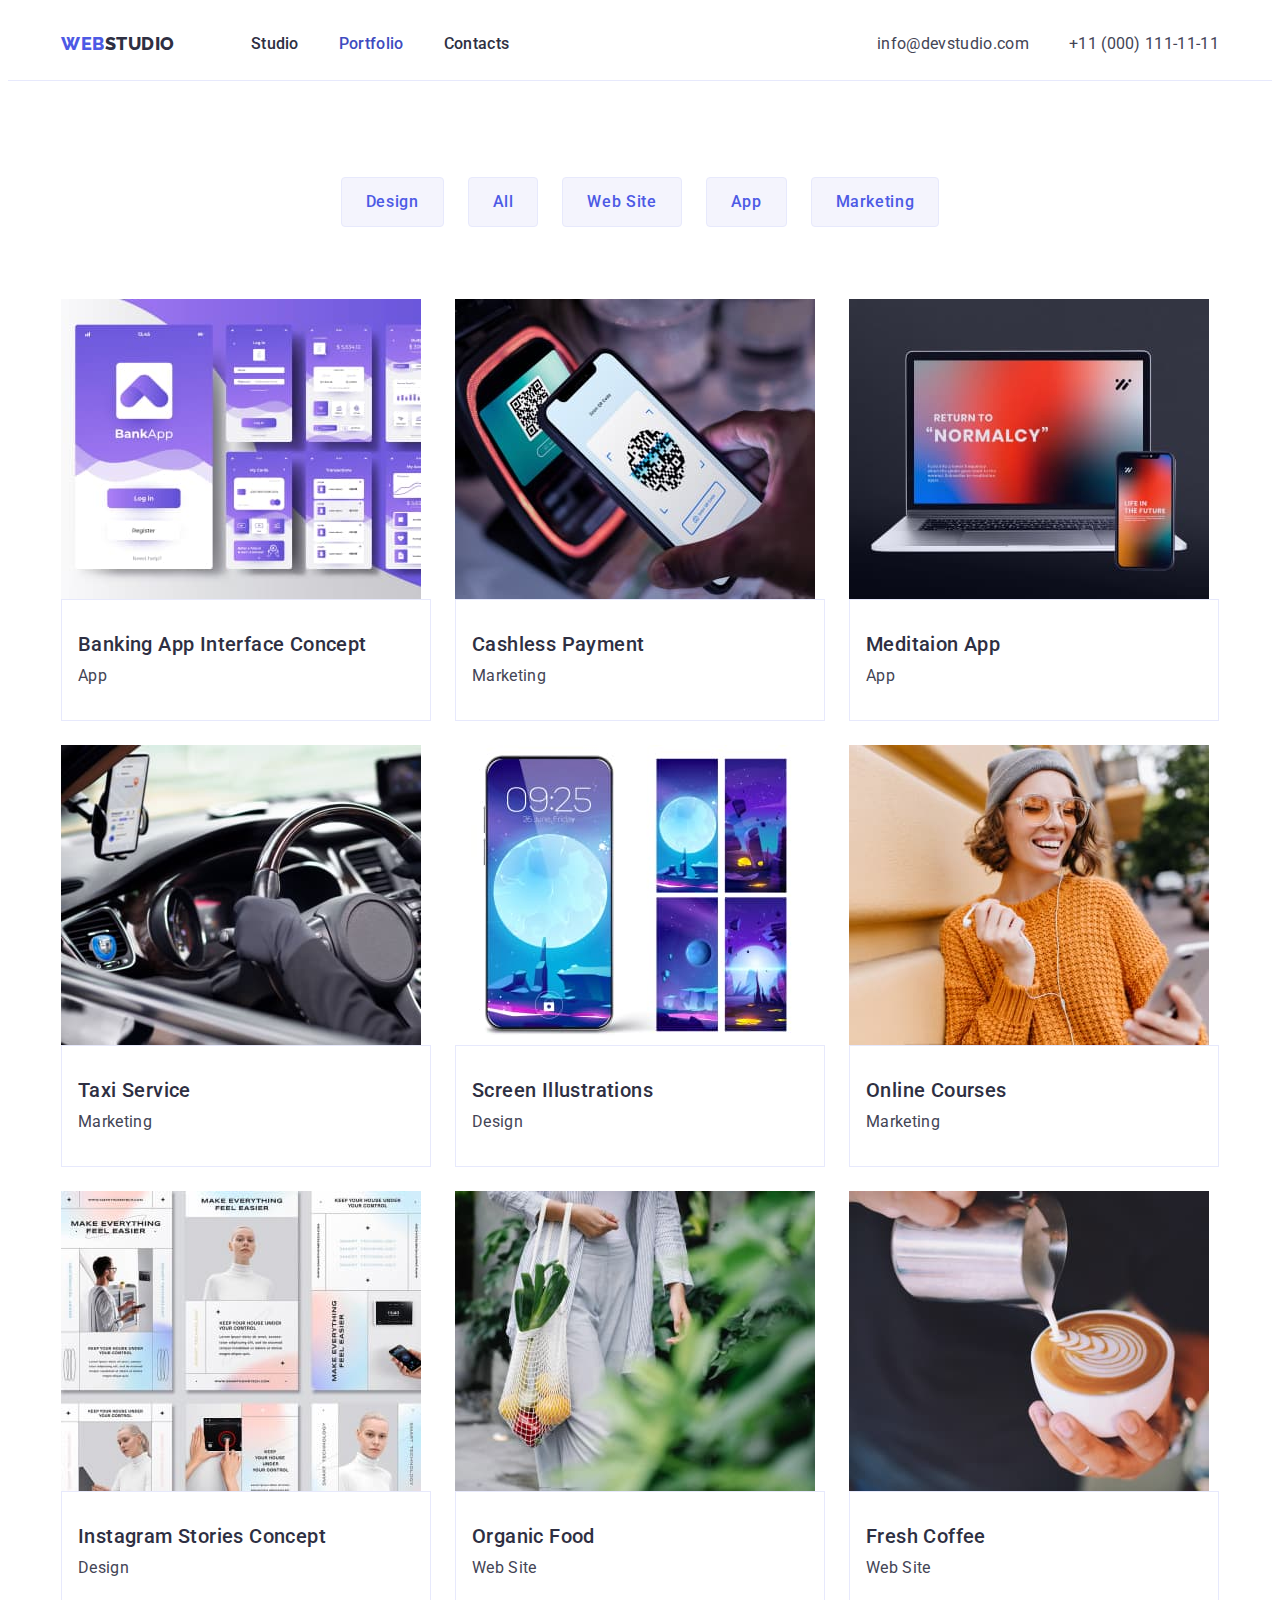
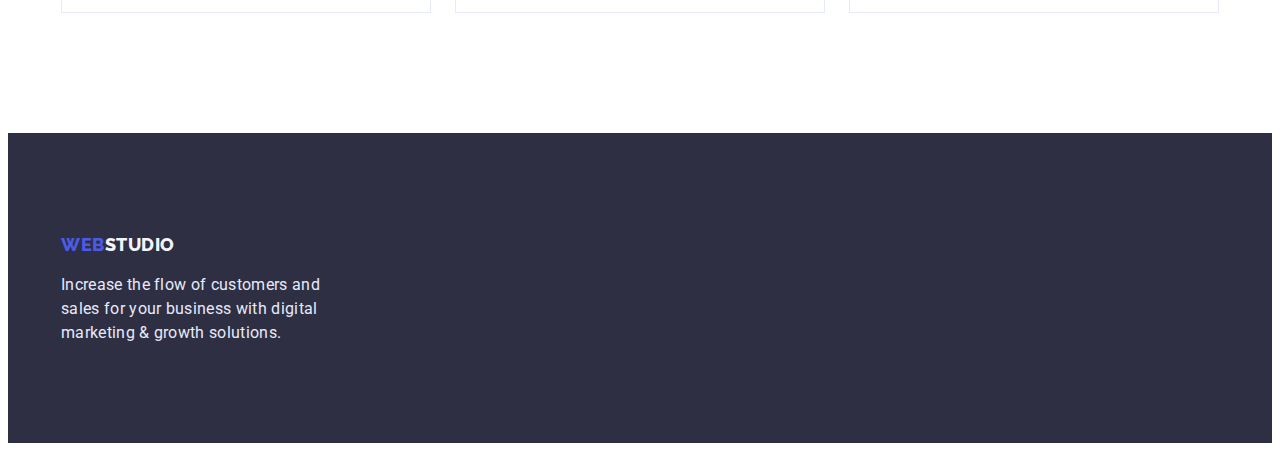
==== commit 7f6c9645: "fin" ====
--- a/portfolio.html
+++ b/portfolio.html
@@ -20,98 +20,129 @@
 
 <body>
     <header class="main-header">
-        <nav class="site-nav">
-            <a class="link logo-top" href="./index.html"><span style="color: #4D5AE5;">Web</span>studio</a>
-            <ul class="list menu">
-                <li class="menu-item"><a class="link menu-link" href="./index.html">Studio</a></li>
-                <li class="menu-item"><a class="link menu-link current" href="./portfolio.html">Portfolio</a></li>
-                <li class="menu-item"><a class="link menu-link" href="">Contacts</a></li>
-            </ul>
-        </nav>
-        <address>
-            <ul class="list">
-                <li><a class="link contact" href="mailto:info@devstudio.com">info@devstudio.com</a></li>
-                <li><a class="link contact" href="tel:+110001111111">+11 (000) 111-11-11</a></li>
-            </ul>
-        </address>
+        <div class="container page-header-container">
+            <nav class="site-nav">
+                <a class="link logo-top" href="./index.html"><span style="color: #4D5AE5;">Web</span>studio</a>
+                <ul class="list menu">
+                    <li class="menu-item"><a class="link menu-link" href="./index.html">Studio</a></li>
+                    <li class="menu-item"><a class="link menu-link  current" href="./portfolio.html">Portfolio</a></li>
+                    <li class="menu-item"><a class="link menu-link" href="">Contacts</a></li>
+                </ul>
+            </nav>
+            <address>
+                <ul class="list contact-list">
+                    <li class="contact-item"><a class="link contact mailto"
+                            href="mailto:info@devstudio.com">info@devstudio.com</a></li>
+                    <li class="contact-item"><a class="link contact telephone" href="tel:+110001111111">+11 (000)
+                            111-11-11</a>
+                    </li>
+                </ul>
+            </address>
+        </div>
+
     </header>
     <main>
         <section class="filter">
             <div class="container">
                 <h1 class="hidden-header">Hidden header</h1>
-                <ul class="list list-display">
+                <ul class="list list-display filtered-buttons">
+                    <li><button class="filter-btn" type="button">Design</button></li>
                     <li><button class="filter-btn" type="button">All</button></li>
                     <li><button class="filter-btn" type="button">Web Site</button></li>
                     <li><button class="filter-btn" type="button">App</button></li>
-                    <li><button class="filter-btn" type="button">Design</button></li>
                     <li><button class="filter-btn" type="button">Marketing</button></li>
                 </ul>
-                <ul class="list container filtered-apps">
-                    <li>
+            </div>
+            <div class="container">
+                <ul class="list  filtered-apps">
+                    <li class="app-card">
                         <a href="./index.html"><img src="./images/apps/banking-app.jpg" alt="banking app" width="360"
                                 height="300"></a>
-                        <h2 class="section-suptitle">Banking App Interface Concept</h2>
-                        <p class="section-text">App</p>
+                        <div class="app-description">
+                            <h2 class="section-suptitle">Banking App Interface Concept</h2>
+                            <p class="section-text">App</p>
+                        </div>
                     </li>
-                    <li>
+                    <li class="app-card">
                         <a href="./index.html"><img src="./images/apps/cashless-payment.jpg" alt="cashless payment"
                                 width="360" height="300"></a>
-                        <h2 class="section-suptitle">Cashless Payment</h2>
-                        <p class="section-text">Marketing</p>
+                        <div class="app-description">
+                            <h2 class="section-suptitle">Cashless Payment</h2>
+                            <p class="section-text">Marketing</p>
+                        </div>
                     </li>
-                    <li>
+                    <li class="app-card">
                         <a href="./index.html"><img src="./images/apps/meditation-app.jpg" alt="meditaion app"
                                 width="360" height="300"></a>
-                        <h2 class="section-suptitle">Meditaion App</h2>
-                        <p class="section-text">App</p>
+                        <div class="app-description">
+                            <h2 class="section-suptitle">Meditaion App</h2>
+                            <p class="section-text">App</p>
+                        </div>
+
                     </li>
-                    <li>
+                    <li class="app-card">
                         <a href="./index.html"><img src="./images/apps/taxi-service.jpg" alt="taxi service" width="360"
                                 height="300"></a>
-                        <h2 class="section-suptitle">Taxi Service</h2>
-                        <p class="section-text">Marketing</p>
+                        <div class="app-description">
+                            <h2 class="section-suptitle">Taxi Service</h2>
+                            <p class="section-text">Marketing</p>
+                        </div>
                     </li>
-                    <li>
+                    <li class="app-card">
                         <a href="./index.html"><img src="./images/apps/screen-illustration.jpg"
                                 alt="screen illustration" width="360" height="300"></a>
-                        <h2 class="section-suptitle">Screen Illustrations</h2>
-                        <p class="section-text">Design</p>
+                        <div class="app-description">
+                            <h2 class="section-suptitle">Screen Illustrations</h2>
+                            <p class="section-text">Design</p>
+                        </div>
                     </li>
-                    <li>
+                    <li class="app-card">
                         <a href="./index.html"><img src="./images/apps/online-courses.jpg" alt="woman" width="360"
                                 height="300"></a>
-                        <h2 class="section-suptitle">Online Courses</h2>
-                        <p class="section-text">Marketing</p>
+                        <div class="app-description">
+                            <h2 class="section-suptitle">Online Courses</h2>
+                            <p class="section-text">Marketing</p>
+                        </div>
                     </li>
-                    <li>
+                    <li class="app-card">
                         <a href="./index.html"><img src="./images/apps/instagram-stories.jpg" alt="app pages"
                                 width="360" height="300"></a>
-                        <h2 class="section-suptitle">Instagram Stories Concept</h2>
-                        <p class="section-text">Design</p>
+                        <div class="app-description">
+                            <h2 class="section-suptitle">Instagram Stories Concept</h2>
+                            <p class="section-text">Design</p>
+                        </div>
                     </li>
-                    <li>
+                    <li class="app-card">
                         <a href="./index.html"><img src="./images/apps/organic-food.jpg" alt="vegetable in bag"
                                 width="360" height="300"></a>
-                        <h2 class="section-suptitle">Organic Food</h2>
-                        <p class="section-text">Web Site</p>
+                        <div class="app-description">
+                            <h2 class="section-suptitle">Organic Food</h2>
+                            <p class="section-text">Web Site</p>
+                        </div>
                     </li>
-                    <li>
+                    <li class="app-card">
                         <a href="./index.html"><img src="./images/apps/fresh-coffee.jpg" alt="a cup of coffee"></a>
-                        <h2 class="section-suptitle">Fresh Coffee</h2>
-                        <p class="section-text">Web Site</p>
+                        <div class="app-description">
+                            <h2 class="section-suptitle">Fresh Coffee</h2>
+                            <p class="section-text">Web Site</p>
+                        </div>
                     </li>
                 </ul>
             </div>
         </section>
 
     </main>
-    <footer class="footer">
-        <a class="link logo-bottom" href="./index.html"><span style="color: #4D5AE5;">Web</span>studio</a>
+    <footer class="footer ">
+        <div class="container">
+            <div class="footer-container">
+                <a class="link logo-bottom" href="./index.html"><span style="color: #4D5AE5;">Web</span>studio</a>
+                <p class="footer-about">
+                    Increase the flow of customers and sales for your business with digital
+                    marketing & growth solutions.
+                </p>
+            </div>
+        </div>
 
-        <p class="footer-about">
-            Increase the flow of customers and sales for your business with digital
-            marketing & growth solutions.
-        </p>
     </footer>
 </body>
 
--- a/css/styles.css
+++ b/css/styles.css
@@ -157,10 +157,10 @@
 }
 
 .hero-title {
-  margin-top: 0;
+  margin: 0 auto;
   margin-bottom: 48px;
+
   width: 496px;
-
   font-size: 56px;
   line-height: 1.07;
   text-align: center;
@@ -195,9 +195,16 @@
   margin-top: 120px;
 }
 .hidden-header {
-  visibility: hidden;
-  margin: 0;
+  position: absolute;
+  width: 1px;
+  height: 1px;
+  margin: -1px;
+  border: 0;
   padding: 0;
+  white-space: nowrap;
+  clip-path: inset(100%);
+  clip: rect(0 0 0 0);
+  overflow: hidden;
 }
 .section-title {
   margin-top: 0;
@@ -284,6 +291,11 @@
 /* =================/TEAM================ */
 
 /* =================FILTER================ */
+.filtered-buttons {
+  margin-top: 96px;
+  margin-bottom: 72px;
+}
+
 .filter-btn {
   display: flex;
   align-items: center;
@@ -308,11 +320,25 @@
     0px 2px 2px rgba(0, 0, 0, 0.12);
   border-radius: 4px;
 }
+.app-card {
+  background: #ffffff;
+  /* */
+  flex-basis: calc((100% - 48px) / 3);
+}
 
 .filtered-apps {
   display: flex;
   flex-wrap: wrap;
   gap: 24px;
+  margin-bottom: 120px;
+}
+
+.app-description {
+  padding-left: 16px;
+  padding-right: 16px;
+  padding-top: 32px;
+  padding-bottom: 32px;
+  border: 1px solid var(--cornflower-color);
 }
 
 /* =================/FILTER================ */
@@ -323,7 +349,7 @@
   height: 310px;
 }
 
-.footer > .container {
+.footer-container {
   padding-top: 100px;
   width: 264px;
   flex-wrap: wrap;
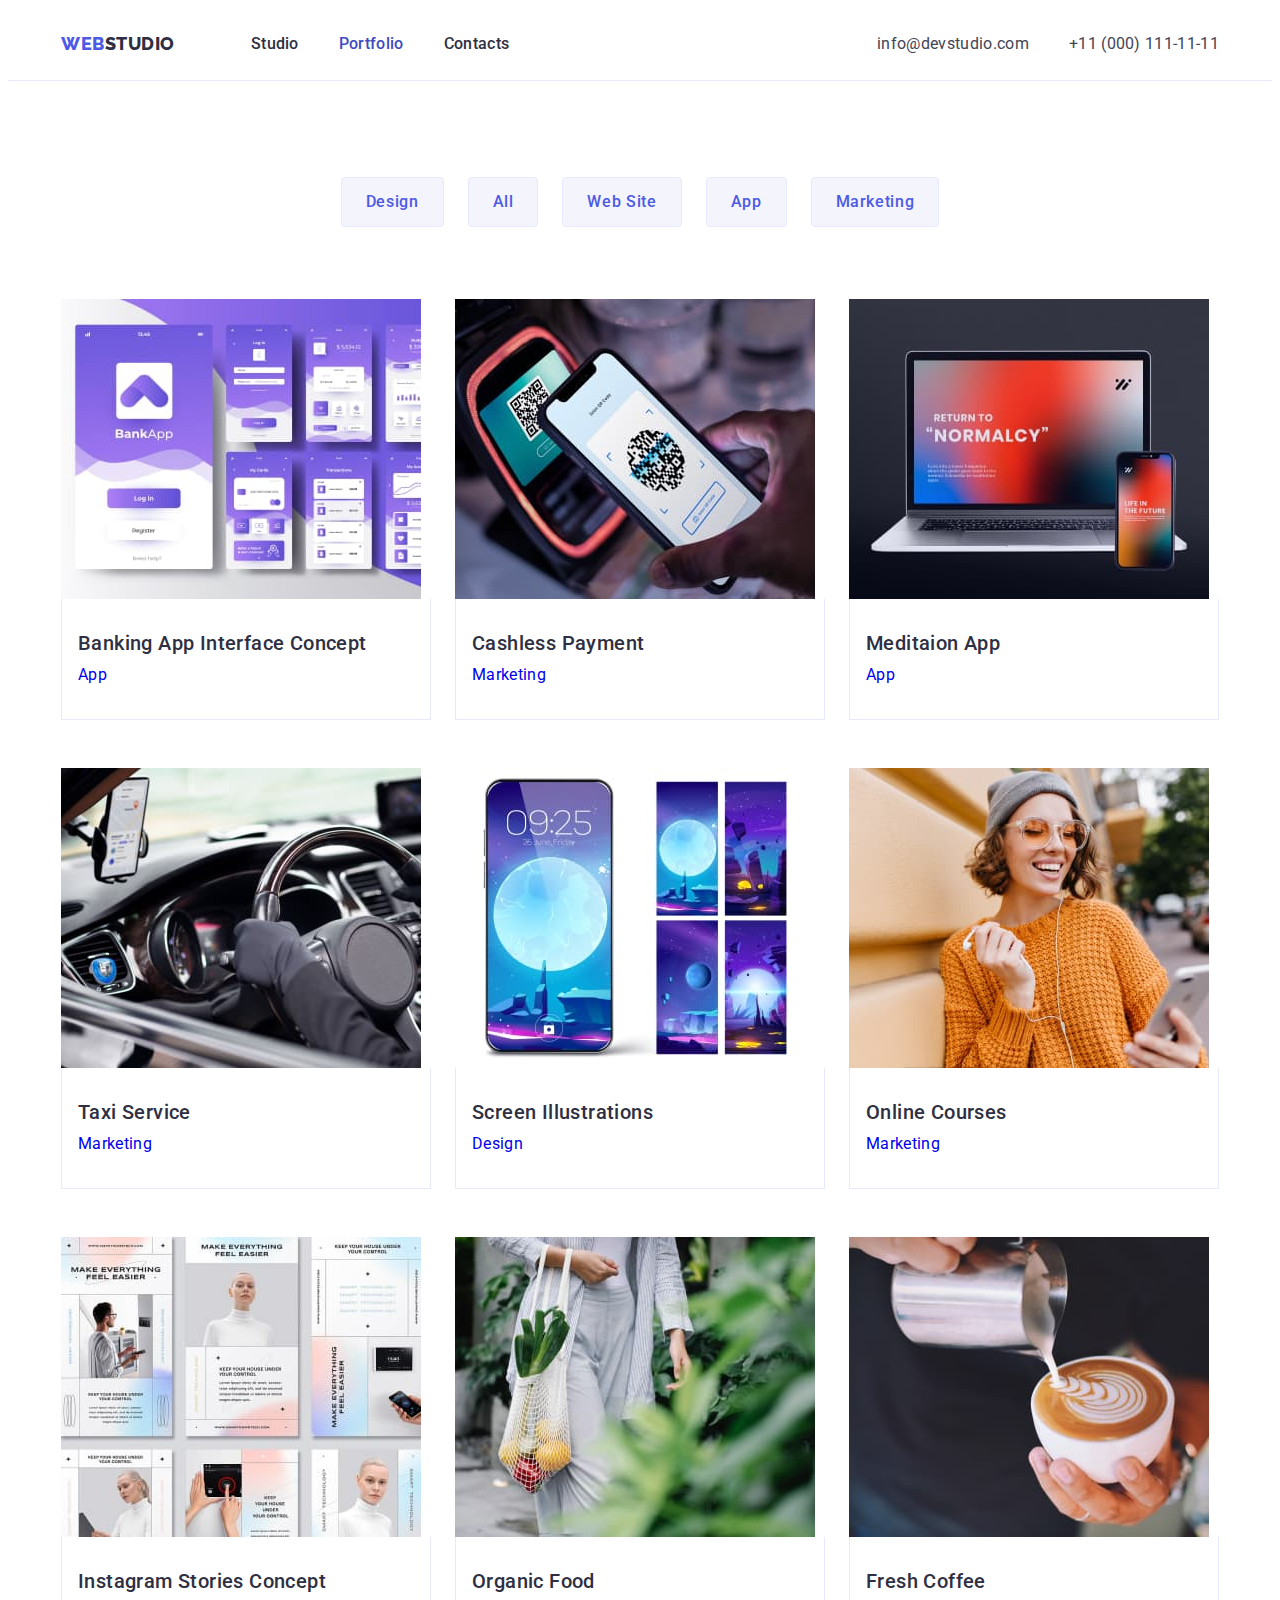
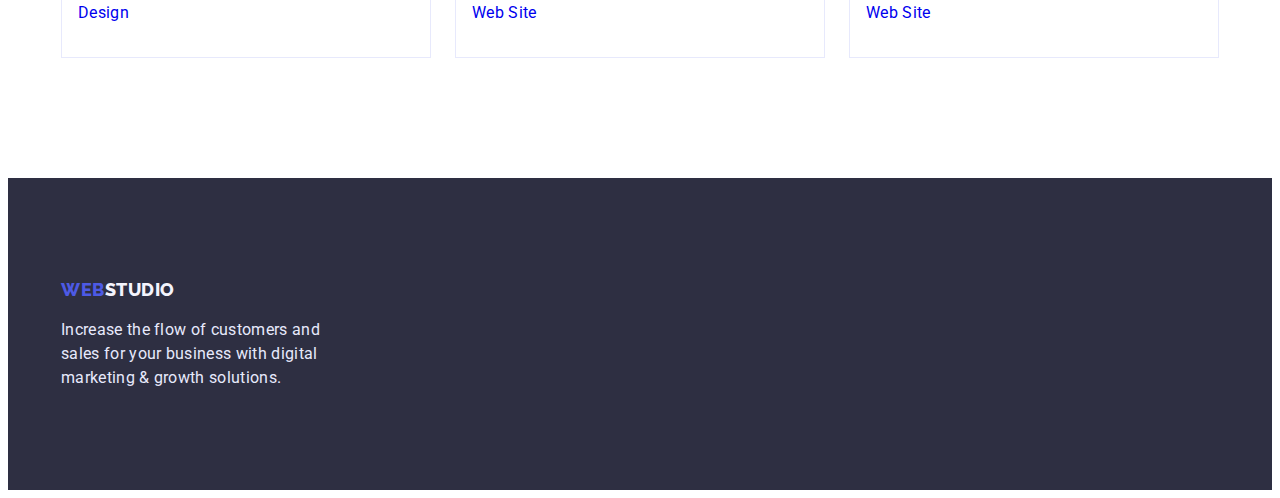
==== commit c7521d79: "corrected" ====
--- a/portfolio.html
+++ b/portfolio.html
@@ -5,7 +5,7 @@
     <meta charset="UTF-8">
     <meta http-equiv="X-UA-Compatible" content="IE=edge">
     <meta name="viewport" content="width=device-width, initial-scale=1.0">
-    <title>Document</title>
+    <title>Portfolio</title>
 
     <link rel="preconnect" href="https://fonts.googleapis.com">
     <link rel="preconnect" href="https://fonts.gstatic.com" crossorigin>
@@ -52,80 +52,99 @@
                     <li><button class="filter-btn" type="button">App</button></li>
                     <li><button class="filter-btn" type="button">Marketing</button></li>
                 </ul>
-            </div>
-            <div class="container">
+                <!-- </div>
+            <div class="container"> -->
                 <ul class="list  filtered-apps">
                     <li class="app-card">
-                        <a href="./index.html"><img src="./images/apps/banking-app.jpg" alt="banking app" width="360"
-                                height="300"></a>
-                        <div class="app-description">
-                            <h2 class="section-suptitle">Banking App Interface Concept</h2>
-                            <p class="section-text">App</p>
-                        </div>
-                    </li>
-                    <li class="app-card">
-                        <a href="./index.html"><img src="./images/apps/cashless-payment.jpg" alt="cashless payment"
-                                width="360" height="300"></a>
-                        <div class="app-description">
-                            <h2 class="section-suptitle">Cashless Payment</h2>
-                            <p class="section-text">Marketing</p>
-                        </div>
-                    </li>
-                    <li class="app-card">
-                        <a href="./index.html"><img src="./images/apps/meditation-app.jpg" alt="meditaion app"
-                                width="360" height="300"></a>
-                        <div class="app-description">
-                            <h2 class="section-suptitle">Meditaion App</h2>
-                            <p class="section-text">App</p>
-                        </div>
+                        <a href="./index.html" class="link"><img src="./images/apps/banking-app.jpg" alt="banking app"
+                                width="360" height="300">
+                            <div class="app-description">
+                                <h2 class="section-suptitle">Banking App Interface Concept</h2>
+                                <p class="section-text">App</p>
+                            </div>
+                        </a>
 
                     </li>
                     <li class="app-card">
-                        <a href="./index.html"><img src="./images/apps/taxi-service.jpg" alt="taxi service" width="360"
-                                height="300"></a>
-                        <div class="app-description">
-                            <h2 class="section-suptitle">Taxi Service</h2>
-                            <p class="section-text">Marketing</p>
-                        </div>
+                        <a href="./index.html" class="link"><img src="./images/apps/cashless-payment.jpg"
+                                alt="cashless payment" width="360" height="300">
+                            <div class="app-description">
+                                <h2 class="section-suptitle">Cashless Payment</h2>
+                                <p class="section-text">Marketing</p>
+                            </div>
+                        </a>
+
                     </li>
                     <li class="app-card">
-                        <a href="./index.html"><img src="./images/apps/screen-illustration.jpg"
-                                alt="screen illustration" width="360" height="300"></a>
-                        <div class="app-description">
-                            <h2 class="section-suptitle">Screen Illustrations</h2>
-                            <p class="section-text">Design</p>
-                        </div>
+                        <a href="./index.html" class="link"><img src="./images/apps/meditation-app.jpg"
+                                alt="meditaion app" width="360" height="300">
+                            <div class="app-description">
+                                <h2 class="section-suptitle">Meditaion App</h2>
+                                <p class="section-text">App</p>
+                            </div>
+                        </a>
+
+
                     </li>
                     <li class="app-card">
-                        <a href="./index.html"><img src="./images/apps/online-courses.jpg" alt="woman" width="360"
-                                height="300"></a>
-                        <div class="app-description">
-                            <h2 class="section-suptitle">Online Courses</h2>
-                            <p class="section-text">Marketing</p>
-                        </div>
+                        <a href="./index.html" class="link"><img src="./images/apps/taxi-service.jpg" alt="taxi service"
+                                width="360" height="300">
+                            <div class="app-description">
+                                <h2 class="section-suptitle">Taxi Service</h2>
+                                <p class="section-text">Marketing</p>
+                            </div>
+                        </a>
+
                     </li>
                     <li class="app-card">
-                        <a href="./index.html"><img src="./images/apps/instagram-stories.jpg" alt="app pages"
-                                width="360" height="300"></a>
-                        <div class="app-description">
-                            <h2 class="section-suptitle">Instagram Stories Concept</h2>
-                            <p class="section-text">Design</p>
-                        </div>
+                        <a href="./index.html" class="link"><img src="./images/apps/screen-illustration.jpg"
+                                alt="screen illustration" width="360" height="300">
+                            <div class="app-description">
+                                <h2 class="section-suptitle">Screen Illustrations</h2>
+                                <p class="section-text">Design</p>
+                            </div>
+                        </a>
+
                     </li>
                     <li class="app-card">
-                        <a href="./index.html"><img src="./images/apps/organic-food.jpg" alt="vegetable in bag"
-                                width="360" height="300"></a>
-                        <div class="app-description">
-                            <h2 class="section-suptitle">Organic Food</h2>
-                            <p class="section-text">Web Site</p>
-                        </div>
+                        <a href="./index.html" class="link"><img src="./images/apps/online-courses.jpg" alt="woman"
+                                width="360" height="300">
+                            <div class="app-description">
+                                <h2 class="section-suptitle">Online Courses</h2>
+                                <p class="section-text">Marketing</p>
+                            </div>
+                        </a>
+
                     </li>
                     <li class="app-card">
-                        <a href="./index.html"><img src="./images/apps/fresh-coffee.jpg" alt="a cup of coffee"></a>
-                        <div class="app-description">
-                            <h2 class="section-suptitle">Fresh Coffee</h2>
-                            <p class="section-text">Web Site</p>
-                        </div>
+                        <a href="./index.html" class="link"><img src="./images/apps/instagram-stories.jpg"
+                                alt="app pages" width="360" height="300">
+                            <div class="app-description">
+                                <h2 class="section-suptitle">Instagram Stories Concept</h2>
+                                <p class="section-text">Design</p>
+                            </div>
+                        </a>
+
+                    </li>
+                    <li class="app-card">
+                        <a href="./index.html" class="link"><img src="./images/apps/organic-food.jpg"
+                                alt="vegetable in bag" width="360" height="300">
+                            <div class="app-description">
+                                <h2 class="section-suptitle">Organic Food</h2>
+                                <p class="section-text">Web Site</p>
+                            </div>
+                        </a>
+
+                    </li>
+                    <li class="app-card">
+                        <a href="./index.html" class="link">
+                            <img src="./images/apps/fresh-coffee.jpg" alt="a cup of coffee">
+                            <div class="app-description">
+                                <h2 class="section-suptitle">Fresh Coffee</h2>
+                                <p class="section-text">Web Site</p>
+                            </div>
+                        </a>
+
                     </li>
                 </ul>
             </div>
--- a/css/styles.css
+++ b/css/styles.css
@@ -50,6 +50,7 @@
 
 button {
   cursor: pointer;
+  border: 0;
 }
 
 .container {
@@ -85,21 +86,24 @@
 }
 
 .main-header {
+  /* padding-top: 24px;
+  padding-bottom: 24px; */
+
+  background-color: var(--white-color);
+  border-bottom: 1px solid var(--cornflower-color);
+}
+
+.contact-list .contact-item + .contact-item {
+  margin-left: 40px;
+}
+
+/* =================!NAVIGATION!====================== */
+
+.logo-top {
+  display: block;
+  margin-right: 76px;
   padding-top: 24px;
   padding-bottom: 24px;
-
-  background-color: var(--white-color);
-  border-bottom: 1px solid var(--cornflower-color);
-}
-
-.contact-list .contact-item + .contact-item {
-  margin-left: 40px;
-}
-
-/* =================!NAVIGATION!====================== */
-
-.logo-top {
-  margin-right: 76px;
 
   font-family: var(--secondary-font);
   font-style: normal;
@@ -112,6 +116,10 @@
 }
 
 .menu-link {
+  display: block;
+  padding-top: 24px;
+  padding-bottom: 24px;
+
   font-weight: 500;
   line-height: 1.5;
   letter-spacing: 0.02em;
@@ -129,6 +137,10 @@
 
 /* =================CONTACTS=============== */
 .contact {
+  display: block;
+  padding-top: 24px;
+  padding-bottom: 24px;
+
   line-height: 1.5;
   letter-spacing: 0.02em;
   font-style: normal;
@@ -150,8 +162,9 @@
 
 /* =================HERO================ */
 .hero {
+  padding-bottom: 188px;
   padding-top: 188px;
-  height: 600px;
+  /* height: 600px; */
   background: var(--navy-blue-color);
   text-align: center;
 }
@@ -159,6 +172,7 @@
 .hero-title {
   margin: 0 auto;
   margin-bottom: 48px;
+  /* padding-top: 188px; */
 
   width: 496px;
   font-size: 56px;
@@ -171,7 +185,7 @@
   padding: 16px 32px;
 
   font-weight: 500;
-  font-size: 16px;
+  /* font-size: 16px; */
   line-height: 1.5;
   letter-spacing: 0.04em;
   background-color: var(--iris-color);
@@ -191,9 +205,9 @@
 /* =================/HERO================ */
 
 /* =================ABOUT================ */
-.about {
+/* .about {
   margin-top: 120px;
-}
+} */
 .hidden-header {
   position: absolute;
   width: 1px;
@@ -230,7 +244,7 @@
 }
 
 .section-text {
-  margin-top: 0;
+  /* margin-top: 0; */
 
   line-height: 1.5;
   letter-spacing: 0.02em;
@@ -247,11 +261,13 @@
   margin-right: 24px;
 }
 
-.section-text {
+.list-display > li > .section-text {
   width: 264px;
 }
 /* ======OUR WORK========== */
-
+.our-work {
+  padding-top: 0;
+}
 /* =================/ABOUT================ */
 
 /* =================TEAM================ */
@@ -265,12 +281,9 @@
     0px 1px 1px rgba(46, 47, 66, 0.16), 0px 2px 1px rgba(46, 47, 66, 0.08);
   border-radius: 0px 0px 4px 4px;
 }
-.team-photo {
-  margin-bottom: 32px;
-}
 
 .team-description {
-  margin-bottom: 32px;
+  padding: 32px 16px;
 }
 .team-name {
   margin-bottom: 8px;
@@ -291,9 +304,13 @@
 /* =================/TEAM================ */
 
 /* =================FILTER================ */
+.filter {
+  padding-top: 96px;
+  padding-bottom: 120px;
+}
+
 .filtered-buttons {
-  margin-top: 96px;
-  margin-bottom: 72px;
+  padding-bottom: 72px;
 }
 
 .filter-btn {
@@ -319,18 +336,18 @@
   box-shadow: 0px 3px 1px rgba(0, 0, 0, 0.1), 0px 2px 1px rgba(0, 0, 0, 0.08),
     0px 2px 2px rgba(0, 0, 0, 0.12);
   border-radius: 4px;
+  border: 1px solid transparent;
 }
 .app-card {
-  background: #ffffff;
-  /* */
+  /* background: #ffffff; */
   flex-basis: calc((100% - 48px) / 3);
 }
 
 .filtered-apps {
   display: flex;
   flex-wrap: wrap;
-  gap: 24px;
-  margin-bottom: 120px;
+  gap: 48px 24px;
+  /* margin-bottom: 120px; */
 }
 
 .app-description {
@@ -339,6 +356,7 @@
   padding-top: 32px;
   padding-bottom: 32px;
   border: 1px solid var(--cornflower-color);
+  border-top: none;
 }
 
 /* =================/FILTER================ */
@@ -346,11 +364,11 @@
 /* =================FOOTER================ */
 .footer {
   background: var(--navy-blue-color);
-  height: 310px;
 }
 
 .footer-container {
   padding-top: 100px;
+  padding-bottom: 100px;
   width: 264px;
   flex-wrap: wrap;
 }
